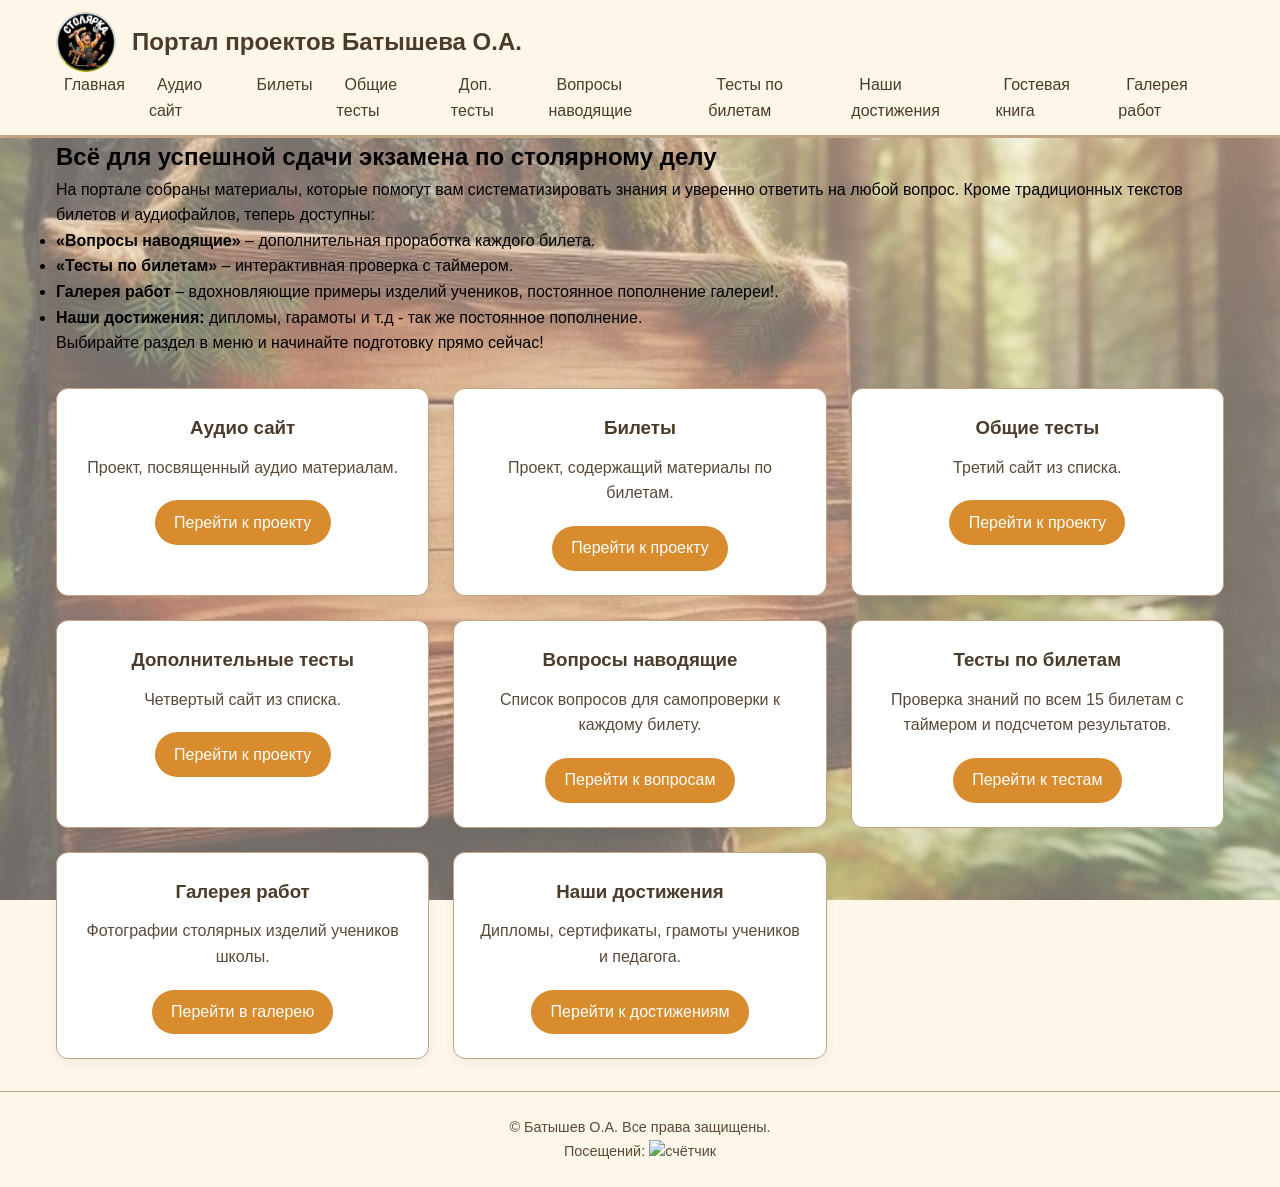
==== index.html @ a6e45ec6 "Update index.html" ====
<!DOCTYPE html>
<html lang="ru">
<head>
    <meta charset="UTF-8">
    <meta name="viewport" content="width=device-width, initial-scale=1.0">
    <title>Портал проектов Батышева О.А.</title>
    <link rel="stylesheet" href="style.css">
    <link rel="icon" href="favicon.ico" type="image/x-icon">
</head>
<body class="home-page">
    <header>
        <div class="container">
            <div class="header-brand">
                <img src="assets/logo.png" alt="Логотип проекта" class="logo">
                <h1>Портал проектов Батышева О.А.</h1>
            </div>
            <nav>
                <ul class="main-menu">
                    <li><a href="#home">Главная</a></li>
                    <li><a href="audio_site/index.html">Аудио сайт</a></li>
                    <li><a href="batyshev-portfolio/index.html">Билеты</a></li>
                    <li><a href="generaltest/index.html">Общие тесты</a></li>
                    <li><a href="extest/index.html">Доп. тесты</a></li>
                    <li><a href="extest/voprosy-biletov.html">Вопросы наводящие</a></li>
                    <li><a href="extest/testy-po-biletam.html">Тесты по билетам</a></li>
                    <li><a href="achievements.html">Наши достижения</a></li>             
                    <li><a href="guestbook.html">Гостевая книга</a></li>
                    <li><a href="wood-gallery/">Галерея работ</a></li>
                </ul>
            </nav>
        </div>
    </header>

    <main class="container">
        <section id="home">
            <h2>Всё для успешной сдачи экзамена по столярному делу</h2>
            <p>На портале собраны материалы, которые помогут вам систематизировать знания и уверенно ответить на любой вопрос. Кроме традиционных текстов билетов и аудиофайлов, теперь доступны:</p>
            <ul>
                <li><strong>«Вопросы наводящие»</strong> – дополнительная проработка каждого билета.</li>
                <li><strong>«Тесты по билетам»</strong> – интерактивная проверка с таймером.</li>
                <li><strong>Галерея работ</strong> – вдохновляющие примеры изделий учеников, постоянное пополнение галереи!.</li>
                 <li><strong>Наши достижения:</strong> дипломы, гарамоты и т.д - так же постоянное пополнение.</li>
            </ul>
            <p>Выбирайте раздел в меню и начинайте подготовку прямо сейчас!</p>
        </section>
        <div class="project-grid">
            <div class="project-card">
                <h3>Аудио сайт</h3>
                <p>Проект, посвященный аудио материалам.</p>
                <a href="audio_site/index.html" class="btn">Перейти к проекту</a>
            </div>
            <div class="project-card">
                <h3>Билеты</h3>
                <p>Проект, содержащий материалы по билетам.</p>
                <a href="batyshev-portfolio/index.html" class="btn">Перейти к проекту</a>
            </div>
            <div class="project-card">
                <h3>Общие тесты</h3>
                <p>Третий сайт из списка.</p>
                <a href="generaltest/index.html" class="btn">Перейти к проекту</a>
            </div>
            <div class="project-card">
                <h3>Дополнительные тесты</h3>
                <p>Четвертый сайт из списка.</p>
                <a href="extest/index.html" class="btn">Перейти к проекту</a>
            </div>
            <div class="project-card">
                <h3>Вопросы наводящие</h3>
                <p>Список вопросов для самопроверки к каждому билету.</p>
                <a href="extest/voprosy-biletov.html" class="btn">Перейти к вопросам</a>
            </div>
            <div class="project-card">
                <h3>Тесты по билетам</h3>
                <p>Проверка знаний по всем 15 билетам с таймером и подсчетом результатов.</p>
                <a href="extest/testy-po-biletam.html" class="btn">Перейти к тестам</a>
            </div>
            <div class="project-card">
                <h3>Галерея работ</h3>
                <p>Фотографии столярных изделий учеников школы.</p>
                <a href="wood-gallery/" class="btn">Перейти в галерею</a>
            </div>
            <div class="project-card">
                <h3>Наши достижения</h3>
                <p>Дипломы, сертификаты, грамоты учеников и педагога.</p>
                <a href="achievements.html" class="btn">Перейти к достижениям</a>
            </div>
        </div>
    </main>

    <footer>
        <div class="container">
            <p>&copy; <span id="currentYear"></span> Батышев О.А. Все права защищены.</p>
            <p>Посещений: <img src="https://visitor-badge.laobi.icu/badge?page_id=batyshevoa-portal" alt="счётчик"></p>
        </div>
    </footer>

    <script src="script.js"></script>
</body>
</html>
---- style.css ----
/* ========== ОБЩИЕ СТИЛИ ========== */
* {
    margin: 0;
    padding: 0;
    box-sizing: border-box;
}

body {
    font-family: 'Segoe UI', Tahoma, Geneva, Verdana, sans-serif;
    background-color: #FEF6E9;
    color: #4A3B2A;
    line-height: 1.6;
}

.container {
    max-width: 1200px;
    margin: 0 auto;
    padding: 0 1rem;
}

/* ========== ШАПКА И МЕНЮ ========== */
header {
    background-color: #FEF6E9;
    border-bottom: 3px solid #C1A585;
    padding: 0.75rem 1rem;
    position: sticky;
    top: 0;
    z-index: 100;
}
header .container {
    display: flex;
    align-items: center;
    justify-content: space-between;
    flex-wrap: wrap;
}
.header-brand {
    display: flex;
    align-items: center;
    gap: 1rem;
}
.logo {
    max-width: 60px;
    height: auto;
    border-radius: 50%;
    object-fit: contain;
}
.header-brand h1 {
    font-size: 1.5rem;
    margin: 0;
    white-space: nowrap;
}
.main-menu {
    display: flex;
    list-style: none;
    gap: 1rem;
    margin: 0;
    padding: 0;
}
.main-menu li a {
    text-decoration: none;
    color: #4A3B2A;
    font-weight: 500;
    padding: 0.5rem;
    transition: color 0.2s;
}
.main-menu li a:hover,
.main-menu li a.active {
    color: #D98C2E;
}

/* ========== КАРТОЧКИ ПРОЕКТОВ ========== */
.project-grid {
    display: grid;
    grid-template-columns: repeat(auto-fill, minmax(280px, 1fr));
    gap: 1.5rem;
    margin: 2rem 0;
}
.project-card {
    background: #fff;
    border-radius: 12px;
    padding: 1.5rem;
    box-shadow: 0 4px 12px rgba(0,0,0,0.05);
    border: 1px solid #C1A585;
    text-align: center;
}
.project-card h3 {
    margin-bottom: 0.75rem;
    color: #4A3B2A;
}
.project-card p {
    margin-bottom: 1.25rem;
    color: #5a4a3a;
}
.btn {
    display: inline-block;
    background-color: #D98C2E;
    color: #fff;
    text-decoration: none;
    padding: 0.6rem 1.2rem;
    border-radius: 30px;
    transition: background-color 0.2s;
}
.btn:hover {
    background-color: #b8731e;
}

/* ========== ПОДВАЛ ========== */
footer {
    background-color: #FEF6E9;
    border-top: 1px solid #C1A585;
    text-align: center;
    padding: 1.5rem;
    margin-top: 2rem;
    color: #5a4a3a;
    font-size: 0.9rem;
}

/* ========== АДАПТИВНОСТЬ ========== */
@media (max-width: 768px) {
    header .container {
        flex-direction: column;
        text-align: center;
    }
    .header-brand h1 {
        white-space: normal;
        font-size: 1.2rem;
    }
    .main-menu {
        justify-content: center;
        flex-wrap: wrap;
    }
    .project-grid {
        grid-template-columns: 1fr;
    }
}
/* Скрыть главное меню на странице достижений */
body.hide-main-menu nav {
    display: none;
}
/* Плавающая кнопка "На главную" в левом верхнем углу */
.floating-home-btn {
    position: fixed;
    top: 20px;
    left: 20px;
    background-color: #D98C2E;
    color: #FEF6E9;
    padding: 8px 16px;
    border-radius: 40px;
    text-decoration: none;
    font-weight: 600;
    font-size: 1rem;
    display: flex;
    align-items: center;
    gap: 6px;
    box-shadow: 0 4px 10px rgba(0, 0, 0, 0.2);
    transition: background-color 0.2s, transform 0.2s;
    z-index: 1000;
}
.floating-home-btn:hover {
    background-color: #C1A585;
    transform: scale(1.02);
}
/* Адаптация для мобильных устройств */
@media (max-width: 768px) {
    .floating-home-btn {
        top: 10px;
        left: 10px;
        padding: 6px 12px;
        font-size: 0.9rem;
    }
}
body.home-page::before {
    background-image: url('assets/backgrounds/main-bg.jpg');
}
@media (max-width: 768px) {
    body.home-page::before {
        background-image: url('assets/backgrounds/main-bg-mobile.jpg');
    }
}
/* ========== ФОНОВЫЕ ИЗОБРАЖЕНИЯ ========== */
body {
    position: relative;
}
body::before {
    content: '';
    position: fixed;
    top: 0;
    left: 0;
    width: 100%;
    height: 100%;
    background-size: cover;
    background-position: center;
    background-attachment: fixed;
    opacity: 0.6;               /* прозрачность, чтобы текст был читаем */
    z-index: -1;
    pointer-events: none;
}

/* Главная страница */
body.home-page::before {
    background-image: url('assets/backgrounds/main-bg.jpg');
}

/* Мобильная версия */
@media (max-width: 768px) {
    body.home-page::before {
        background-image: url('assets/backgrounds/main-bg-mobile.jpg');
    }
}
/* Цвета текста на главной странице */
#home h2 {
    color: #000000; /* янтарный для заголовка */
}
#home p, #home li {
    color: #000000; /* горький шоколад для основного текста */
}
/* ========== ФОН ДЛЯ СТРАНИЦЫ ДОСТИЖЕНИЙ ========== */
body.achievements-page::before {
    background-image: url('assets/backgrounds/achievements-bg.jpg');
}

@media (max-width: 768px) {
    body.achievements-page::before {
        background-image: url('assets/backgrounds/achievements-bg-mobile.jpg');
    }
}

/* ========== СКРЫТИЕ МЕНЮ НА НЕКОТОРЫХ СТРАНИЦАХ ========== */
.hide-main-menu nav {
    display: none;
}
#home h2 {
    color: #000000; /* или любой другой цвет */
}
#home p, #home ul {
    color: #000000;
}
body.gallery-page::before {
    background-image: url('assets/backgrounds/gallery-bg.jpg');
}

@media (max-width: 768px) {
    body.gallery-page::before {
        background-image: url('assets/backgrounds/gallery-bg-mobile.jpg');
    }
}
body.gallery-page::before {
    background-image: url('assets/backgrounds/gallery-bg.jpg');
}

@media (max-width: 768px) {
    body.gallery-page::before {
        background-image: url('assets/backgrounds/gallery-bg-mobile.jpg');
    }
}
body.bilety-page::before {
    background-image: url('assets/backgrounds/Bilety-bg.jpg');
}
@media (max-width: 768px) {
    body.bilety-page::before {
        background-image: url('assets/backgrounds/Bilety-bg-mobile.jpg');
    }
}
body.bilety-page::before {
    background-image: url('assets/backgrounds/Bilety-bg.jpg');
}
@media (max-width: 768px) {
    body.bilety-page::before {
        background-image: url('assets/backgrounds/Bilety-bg-mobile.jpg');
    }
}
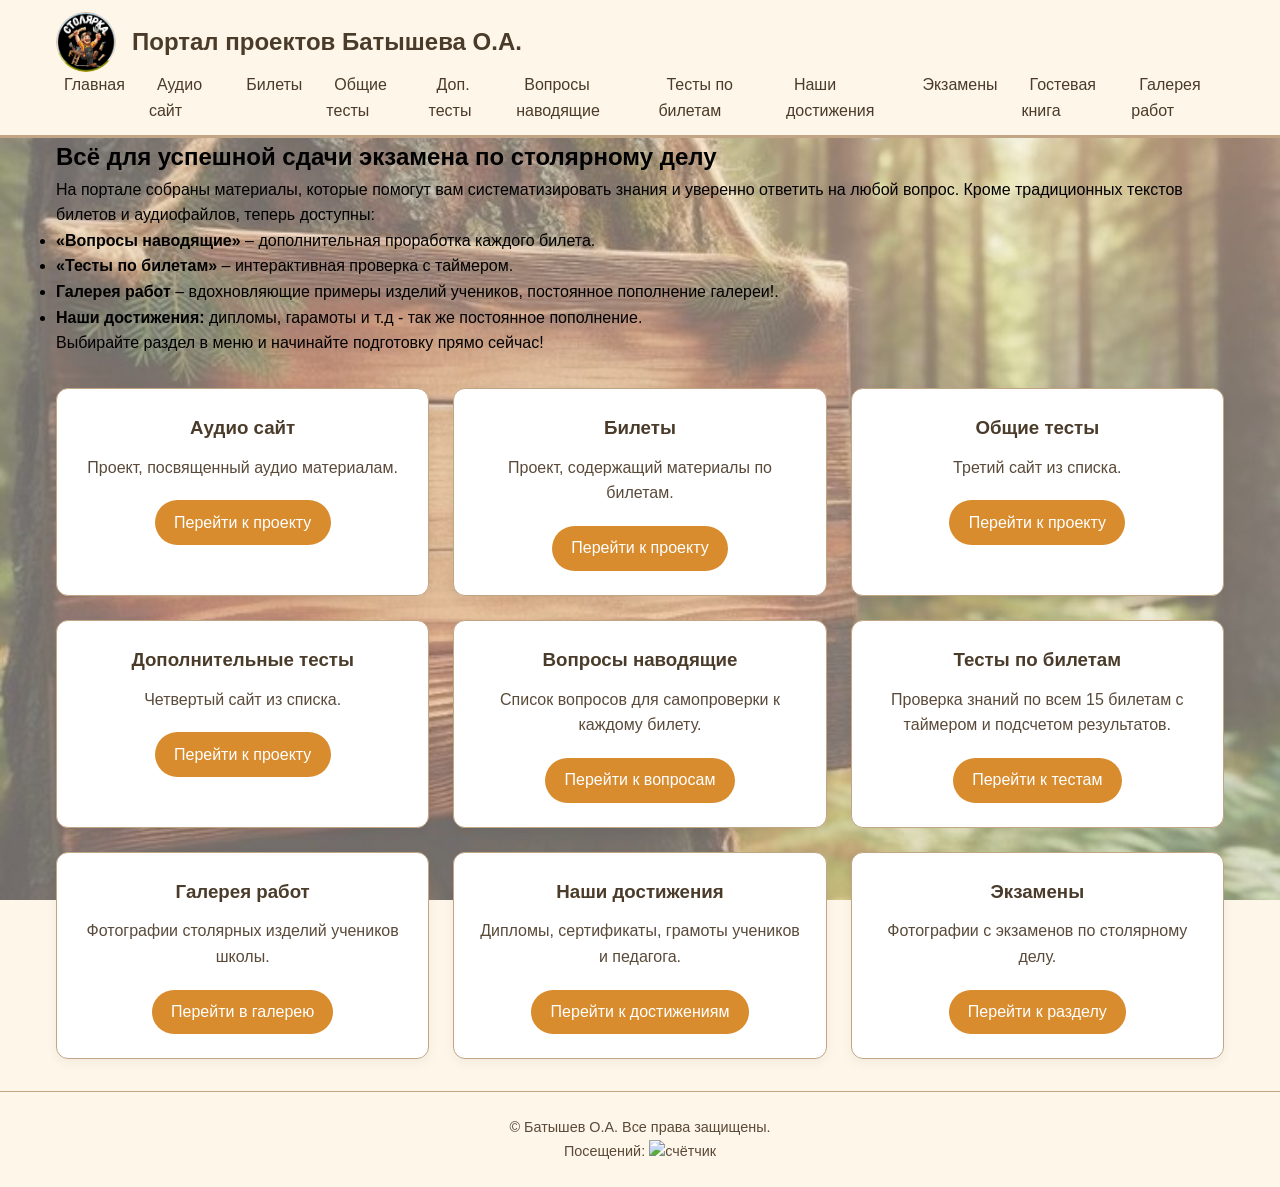
==== commit c2a55953: "Update index.html" ====
--- a/index.html
+++ b/index.html
@@ -23,7 +23,8 @@
                     <li><a href="extest/index.html">Доп. тесты</a></li>
                     <li><a href="extest/voprosy-biletov.html">Вопросы наводящие</a></li>
                     <li><a href="extest/testy-po-biletam.html">Тесты по билетам</a></li>
-                    <li><a href="achievements.html">Наши достижения</a></li>             
+                    <li><a href="achievements.html">Наши достижения</a></li>
+                    <li><a href="exams.html">Экзамены</a></li>               <!-- НОВЫЙ ПУНКТ -->
                     <li><a href="guestbook.html">Гостевая книга</a></li>
                     <li><a href="wood-gallery/">Галерея работ</a></li>
                 </ul>
@@ -84,6 +85,12 @@
                 <p>Дипломы, сертификаты, грамоты учеников и педагога.</p>
                 <a href="achievements.html" class="btn">Перейти к достижениям</a>
             </div>
+            <!-- НОВАЯ КАРТОЧКА ПРОЕКТА "ЭКЗАМЕНЫ" -->
+            <div class="project-card">
+                <h3>Экзамены</h3>
+                <p>Фотографии с экзаменов по столярному делу.</p>
+                <a href="exams.html" class="btn">Перейти к разделу</a>
+            </div>
         </div>
     </main>
 
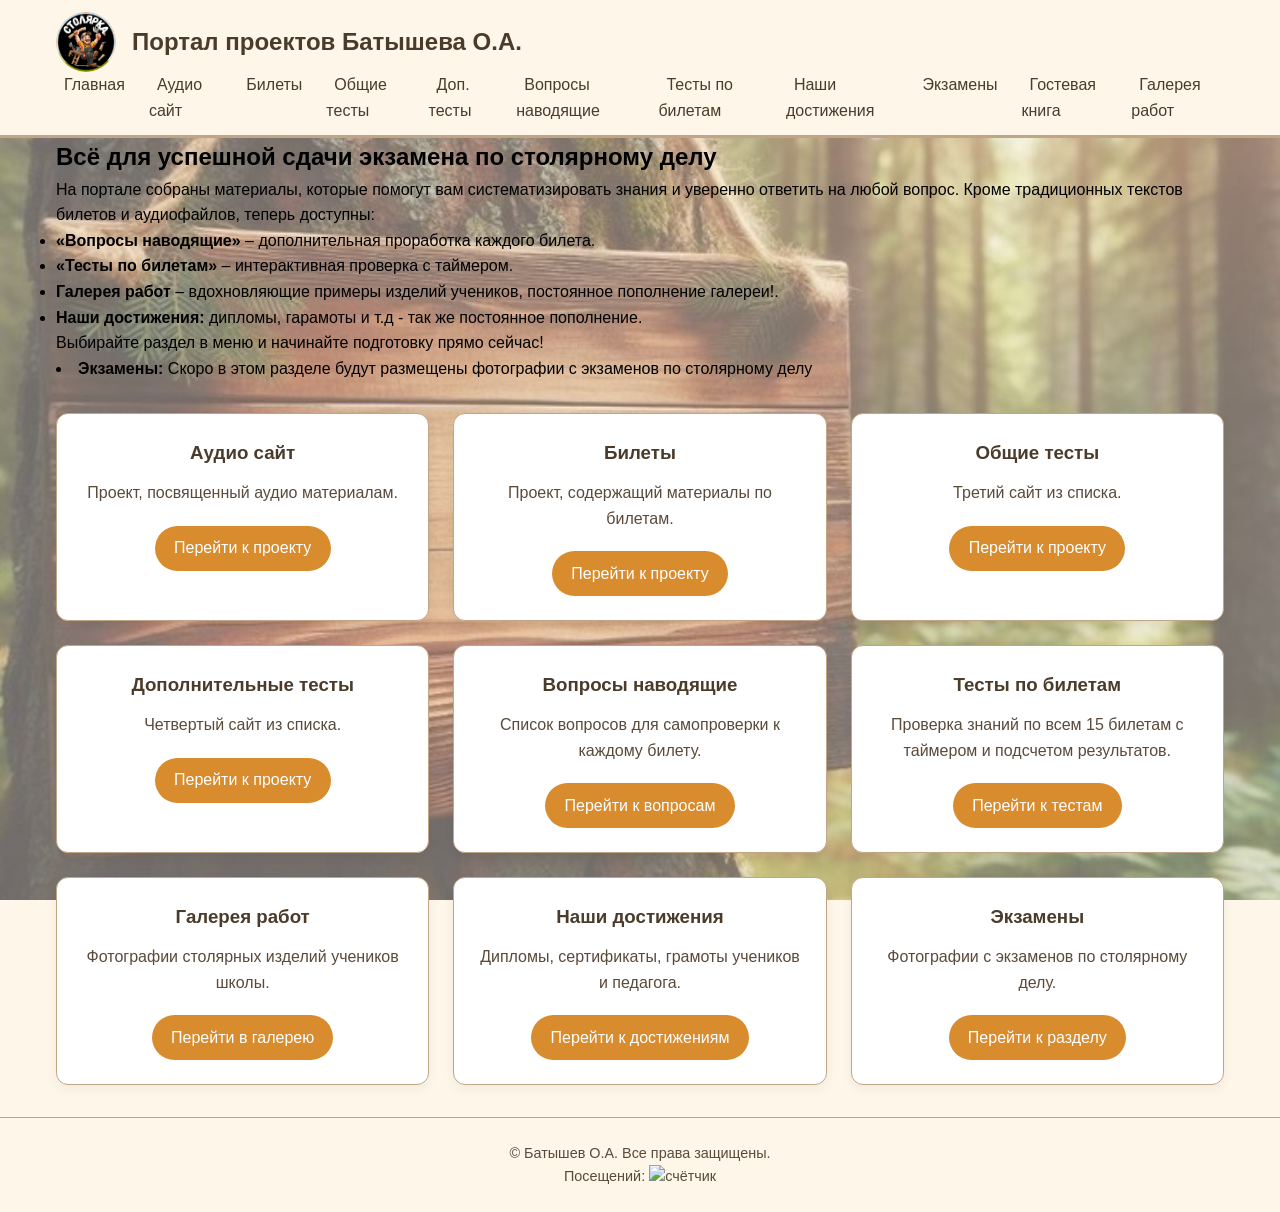
==== commit 0c70d41f: "Update index.html" ====
--- a/index.html
+++ b/index.html
@@ -43,6 +43,7 @@
                  <li><strong>Наши достижения:</strong> дипломы, гарамоты и т.д - так же постоянное пополнение.</li>
             </ul>
             <p>Выбирайте раздел в меню и начинайте подготовку прямо сейчас!</p>
+            <li><strong>Экзамены:</strong> Скоро в этом разделе будут размещены фотографии с экзаменов по столярному делу</li>
         </section>
         <div class="project-grid">
             <div class="project-card">
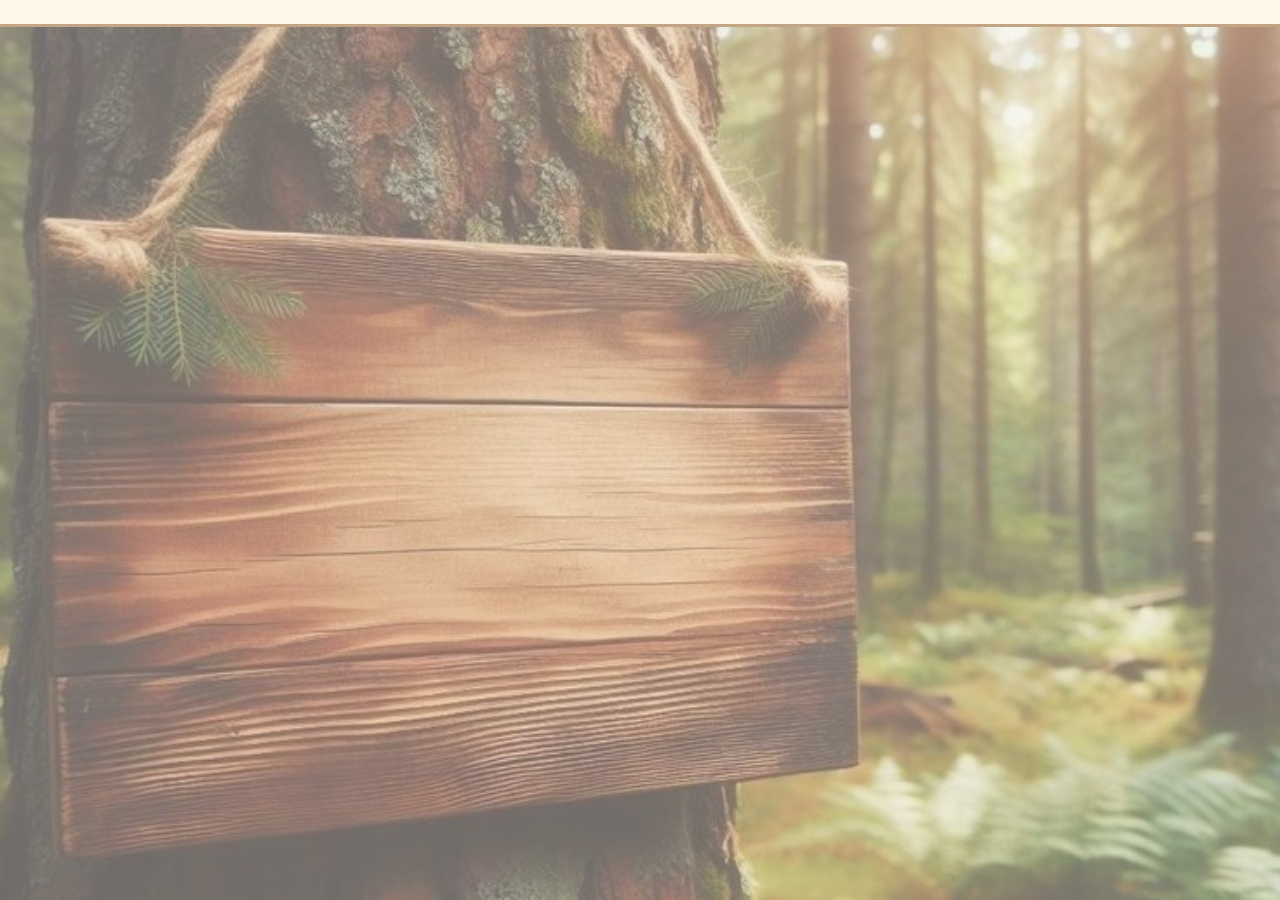
==== commit 0e09dbe9: "Update index.html" ====
--- a/index.html
+++ b/index.html
@@ -4,104 +4,19 @@
     <meta charset="UTF-8">
     <meta name="viewport" content="width=device-width, initial-scale=1.0">
     <title>Портал проектов Батышева О.А.</title>
+    
+    <!-- NEW: Мета-теги для красивого отображения ссылки в мессенджерах и поиске -->
+    <meta name="description" content="Портал для подготовки к экзаменам по столярному делу: билеты, тесты с таймером, аудио и галерея работ учеников О.А. Батышева.">
+    <meta property="og:title" content="Портал проектов Батышева О.А.">
+    <meta property="og:description" content="Всё для успешной сдачи экзамена по столярному делу. Материалы, тесты и галерея работ.">
+    <meta property="og:image" content="https://batyshevoa.github.io/main-portal/assets/logo.png">
+    <meta property="og:type" content="website">
+
     <link rel="stylesheet" href="style.css">
     <link rel="icon" href="favicon.ico" type="image/x-icon">
 </head>
 <body class="home-page">
     <header>
-        <div class="container">
-            <div class="header-brand">
-                <img src="assets/logo.png" alt="Логотип проекта" class="logo">
-                <h1>Портал проектов Батышева О.А.</h1>
-            </div>
-            <nav>
-                <ul class="main-menu">
-                    <li><a href="#home">Главная</a></li>
-                    <li><a href="audio_site/index.html">Аудио сайт</a></li>
-                    <li><a href="batyshev-portfolio/index.html">Билеты</a></li>
-                    <li><a href="generaltest/index.html">Общие тесты</a></li>
-                    <li><a href="extest/index.html">Доп. тесты</a></li>
-                    <li><a href="extest/voprosy-biletov.html">Вопросы наводящие</a></li>
-                    <li><a href="extest/testy-po-biletam.html">Тесты по билетам</a></li>
-                    <li><a href="achievements.html">Наши достижения</a></li>
-                    <li><a href="exams.html">Экзамены</a></li>               <!-- НОВЫЙ ПУНКТ -->
-                    <li><a href="guestbook.html">Гостевая книга</a></li>
-                    <li><a href="wood-gallery/">Галерея работ</a></li>
-                </ul>
-            </nav>
-        </div>
-    </header>
-
-    <main class="container">
-        <section id="home">
-            <h2>Всё для успешной сдачи экзамена по столярному делу</h2>
-            <p>На портале собраны материалы, которые помогут вам систематизировать знания и уверенно ответить на любой вопрос. Кроме традиционных текстов билетов и аудиофайлов, теперь доступны:</p>
-            <ul>
-                <li><strong>«Вопросы наводящие»</strong> – дополнительная проработка каждого билета.</li>
-                <li><strong>«Тесты по билетам»</strong> – интерактивная проверка с таймером.</li>
-                <li><strong>Галерея работ</strong> – вдохновляющие примеры изделий учеников, постоянное пополнение галереи!.</li>
-                 <li><strong>Наши достижения:</strong> дипломы, гарамоты и т.д - так же постоянное пополнение.</li>
-            </ul>
-            <p>Выбирайте раздел в меню и начинайте подготовку прямо сейчас!</p>
-            <li><strong>Экзамены:</strong> Скоро в этом разделе будут размещены фотографии с экзаменов по столярному делу</li>
-        </section>
-        <div class="project-grid">
-            <div class="project-card">
-                <h3>Аудио сайт</h3>
-                <p>Проект, посвященный аудио материалам.</p>
-                <a href="audio_site/index.html" class="btn">Перейти к проекту</a>
-            </div>
-            <div class="project-card">
-                <h3>Билеты</h3>
-                <p>Проект, содержащий материалы по билетам.</p>
-                <a href="batyshev-portfolio/index.html" class="btn">Перейти к проекту</a>
-            </div>
-            <div class="project-card">
-                <h3>Общие тесты</h3>
-                <p>Третий сайт из списка.</p>
-                <a href="generaltest/index.html" class="btn">Перейти к проекту</a>
-            </div>
-            <div class="project-card">
-                <h3>Дополнительные тесты</h3>
-                <p>Четвертый сайт из списка.</p>
-                <a href="extest/index.html" class="btn">Перейти к проекту</a>
-            </div>
-            <div class="project-card">
-                <h3>Вопросы наводящие</h3>
-                <p>Список вопросов для самопроверки к каждому билету.</p>
-                <a href="extest/voprosy-biletov.html" class="btn">Перейти к вопросам</a>
-            </div>
-            <div class="project-card">
-                <h3>Тесты по билетам</h3>
-                <p>Проверка знаний по всем 15 билетам с таймером и подсчетом результатов.</p>
-                <a href="extest/testy-po-biletam.html" class="btn">Перейти к тестам</a>
-            </div>
-            <div class="project-card">
-                <h3>Галерея работ</h3>
-                <p>Фотографии столярных изделий учеников школы.</p>
-                <a href="wood-gallery/" class="btn">Перейти в галерею</a>
-            </div>
-            <div class="project-card">
-                <h3>Наши достижения</h3>
-                <p>Дипломы, сертификаты, грамоты учеников и педагога.</p>
-                <a href="achievements.html" class="btn">Перейти к достижениям</a>
-            </div>
-            <!-- НОВАЯ КАРТОЧКА ПРОЕКТА "ЭКЗАМЕНЫ" -->
-            <div class="project-card">
-                <h3>Экзамены</h3>
-                <p>Фотографии с экзаменов по столярному делу.</p>
-                <a href="exams.html" class="btn">Перейти к разделу</a>
-            </div>
-        </div>
-    </main>
-
-    <footer>
-        <div class="container">
-            <p>&copy; <span id="currentYear"></span> Батышев О.А. Все права защищены.</p>
-            <p>Посещений: <img src="https://visitor-badge.laobi.icu/badge?page_id=batyshevoa-portal" alt="счётчик"></p>
-        </div>
-    </footer>
-
-    <script src="script.js"></script>
-</body>
-</html>
+        <!-- Добавлен класс header-container для корректной работы Flexbox в новом CSS -->
+        <div class="container header-container">
+            <div
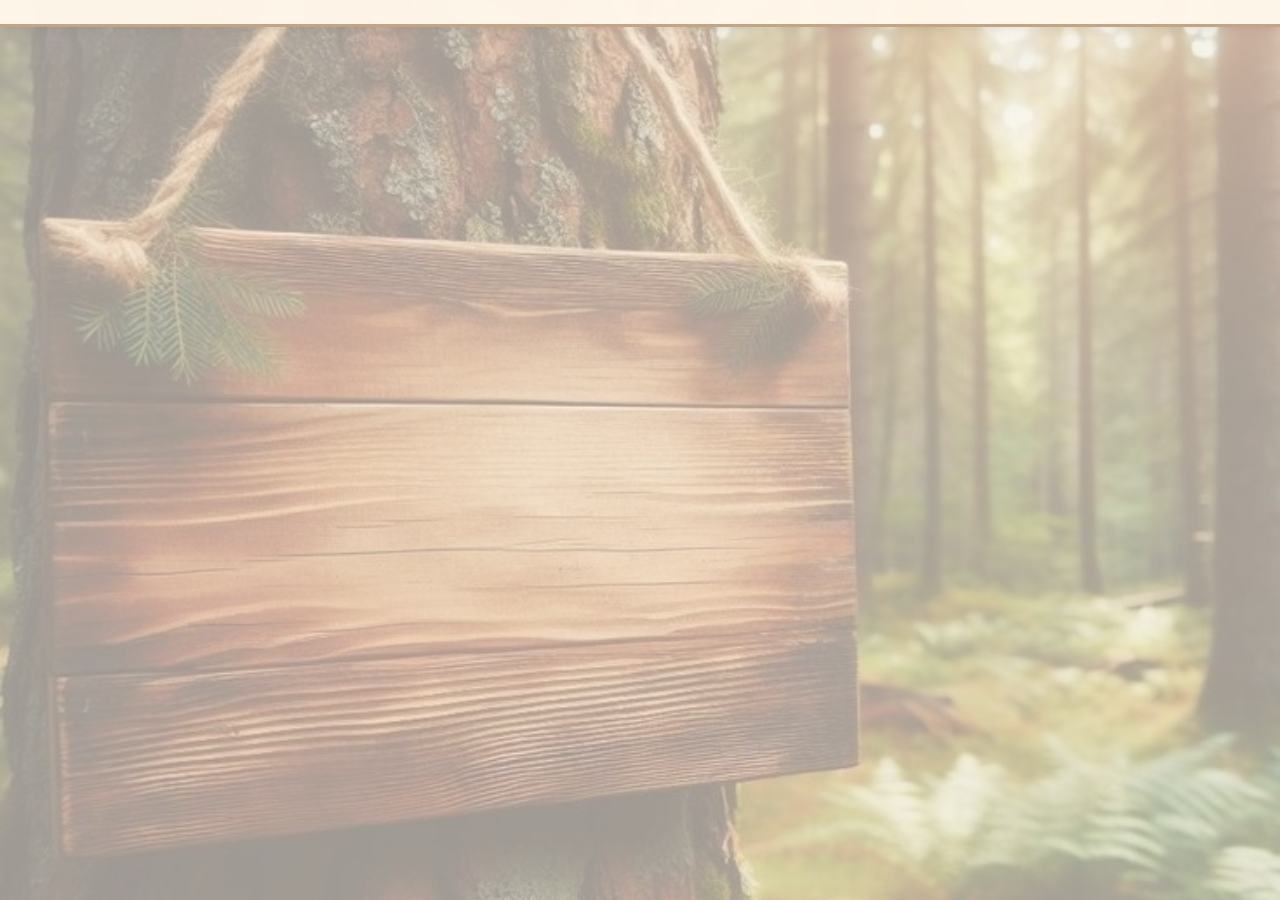
==== commit 92ce23a1: "Update index.html" ====
--- a/index.html
+++ b/index.html
@@ -12,7 +12,7 @@
     <meta property="og:image" content="https://batyshevoa.github.io/main-portal/assets/logo.png">
     <meta property="og:type" content="website">
 
-    <link rel="stylesheet" href="style.css">
+       <link rel="stylesheet" href="style.css?v=3">
     <link rel="icon" href="favicon.ico" type="image/x-icon">
 </head>
 <body class="home-page">
--- a/style.css
+++ b/style.css
@@ -5,11 +5,16 @@
     box-sizing: border-box;
 }
 
+html {
+    scroll-behavior: smooth;
+}
+
 body {
     font-family: 'Segoe UI', Tahoma, Geneva, Verdana, sans-serif;
-    background-color: #FEF6E9;
+    background-color: #FEF6E9; /* Явный фон для body */
     color: #4A3B2A;
     line-height: 1.6;
+    position: relative;
 }
 
 .container {
@@ -18,54 +23,195 @@
     padding: 0 1rem;
 }
 
+/* ========== ФОНОВЫЕ ИЗОБРАЖЕНИЯ (ИСПРАВЛЕНО) ========== */
+body::before {
+    content: '';
+    position: fixed;
+    top: 0;
+    left: 0;
+    width: 100%;
+    height: 100%;
+    background-size: cover;
+    background-position: center;
+    background-attachment: fixed;
+    opacity: 0.4; /* Уменьшил прозрачность */
+    z-index: -1; /* Фон позади всего контента */
+    pointer-events: none;
+}
+
+body.home-page::before { background-image: url('assets/backgrounds/main-bg.jpg'); }
+body.achievements-page::before { background-image: url('assets/backgrounds/achievements-bg.jpg'); }
+body.gallery-page::before { background-image: url('assets/backgrounds/gallery-bg.jpg'); }
+body.bilety-page::before { background-image: url('assets/backgrounds/Bilety-bg.jpg'); }
+
+@media (max-width: 768px) {
+    body.home-page::before { background-image: url('assets/backgrounds/main-bg-mobile.jpg'); }
+    body.achievements-page::before { background-image: url('assets/backgrounds/achievements-bg-mobile.jpg'); }
+    body.gallery-page::before { background-image: url('assets/backgrounds/gallery-bg-mobile.jpg'); }
+    body.bilety-page::before { background-image: url('assets/backgrounds/Bilety-bg-mobile.jpg'); }
+}
+
 /* ========== ШАПКА И МЕНЮ ========== */
 header {
-    background-color: #FEF6E9;
+    background-color: rgba(254, 246, 233, 0.98); /* Почти непрозрачный фон */
     border-bottom: 3px solid #C1A585;
     padding: 0.75rem 1rem;
     position: sticky;
     top: 0;
-    z-index: 100;
-}
-header .container {
+    z-index: 1000;
+    box-shadow: 0 2px 10px rgba(74, 59, 42, 0.1);
+}
+
+.header-container {
     display: flex;
     align-items: center;
     justify-content: space-between;
-    flex-wrap: wrap;
-}
+}
+
 .header-brand {
     display: flex;
     align-items: center;
     gap: 1rem;
 }
+
 .logo {
-    max-width: 60px;
+    max-width: 50px;
     height: auto;
     border-radius: 50%;
     object-fit: contain;
 }
+
 .header-brand h1 {
-    font-size: 1.5rem;
+    font-size: 1.25rem;
     margin: 0;
     white-space: nowrap;
-}
+    color: #4A3B2A;
+}
+
+/* Кнопка гамбургер */
+.menu-toggle {
+    display: none;
+    flex-direction: column;
+    justify-content: space-between;
+    width: 30px;
+    height: 21px;
+    background: transparent;
+    border: none;
+    cursor: pointer;
+    padding: 0;
+    z-index: 1001;
+}
+
+.menu-toggle span {
+    display: block;
+    width: 100%;
+    height: 3px;
+    background-color: #4A3B2A;
+    border-radius: 2px;
+    transition: all 0.3s ease;
+}
+
+/* Основное меню */
 .main-menu {
     display: flex;
     list-style: none;
-    gap: 1rem;
+    gap: 1.5rem;
     margin: 0;
     padding: 0;
-}
-.main-menu li a {
+    align-items: center;
+}
+
+.main-menu > li > a, 
+.group-title {
     text-decoration: none;
     color: #4A3B2A;
-    font-weight: 500;
+    font-weight: 600;
     padding: 0.5rem;
-    transition: color 0.2s;
-}
-.main-menu li a:hover,
-.main-menu li a.active {
+    transition: color 0.2s, background-color 0.2s;
+    border-radius: 4px;
+    cursor: pointer;
+}
+
+.main-menu > li > a:hover, 
+.main-menu > li > a.active, 
+.group-title:hover {
     color: #D98C2E;
+    background-color: rgba(217, 140, 46, 0.1);
+}
+
+/* Выпадающие списки */
+.menu-group {
+    position: relative;
+}
+
+.group-title {
+    display: flex;
+    align-items: center;
+    gap: 0.3rem;
+}
+
+.group-title::after {
+    content: '▼';
+    font-size: 0.6em;
+    transition: transform 0.2s;
+}
+
+.menu-group:hover .group-title::after {
+    transform: rotate(180deg);
+}
+
+.sub-menu {
+    position: absolute;
+    top: 100%;
+    left: 0;
+    background-color: rgba(254, 246, 233, 0.98);
+    border: 1px solid #C1A585;
+    border-radius: 6px;
+    box-shadow: 0 4px 12px rgba(74, 59, 42, 0.15);
+    list-style: none;
+    padding: 0.5rem 0;
+    min-width: 220px;
+    opacity: 0;
+    visibility: hidden;
+    transform: translateY(10px);
+    transition: all 0.2s ease;
+    z-index: 1000;
+}
+
+.menu-group:hover .sub-menu {
+    opacity: 1;
+    visibility: visible;
+    transform: translateY(0);
+}
+
+.sub-menu li a {
+    display: block;
+    padding: 0.6rem 1rem;
+    font-weight: 400;
+    font-size: 0.95rem;
+    color: #4A3B2A;
+    text-decoration: none;
+}
+
+.sub-menu li a:hover {
+    background-color: #F0E6D2;
+    color: #D98C2E;
+}
+
+/* ========== ОСНОВНОЙ КОНТЕНТ (ИСПРАВЛЕНО - добавлены явные фоны) ========== */
+main {
+    background-color: rgba(254, 246, 233, 0.95); /* Полупрозрачный фон для main */
+    padding: 2rem 1rem;
+    margin: 2rem auto;
+    border-radius: 12px;
+    box-shadow: 0 4px 20px rgba(74, 59, 42, 0.1);
+}
+
+section {
+    background-color: rgba(255, 255, 255, 0.9); /* Белый фон для секций */
+    padding: 2rem;
+    border-radius: 12px;
+    margin-bottom: 2rem;
 }
 
 /* ========== КАРТОЧКИ ПРОЕКТОВ ========== */
@@ -75,22 +221,32 @@
     gap: 1.5rem;
     margin: 2rem 0;
 }
+
 .project-card {
-    background: #fff;
+    background: #fff; /* Явный белый фон */
     border-radius: 12px;
     padding: 1.5rem;
     box-shadow: 0 4px 12px rgba(0,0,0,0.05);
     border: 1px solid #C1A585;
     text-align: center;
-}
+    transition: transform 0.2s ease, box-shadow 0.2s ease;
+}
+
+.project-card:hover {
+    transform: translateY(-4px);
+    box-shadow: 0 8px 20px rgba(0,0,0,0.1);
+}
+
 .project-card h3 {
     margin-bottom: 0.75rem;
     color: #4A3B2A;
 }
+
 .project-card p {
     margin-bottom: 1.25rem;
     color: #5a4a3a;
 }
+
 .btn {
     display: inline-block;
     background-color: #D98C2E;
@@ -98,15 +254,36 @@
     text-decoration: none;
     padding: 0.6rem 1.2rem;
     border-radius: 30px;
-    transition: background-color 0.2s;
-}
+    transition: background-color 0.2s, transform 0.1s;
+}
+
 .btn:hover {
     background-color: #b8731e;
+    transform: scale(1.03);
+}
+
+/* ========== ТЕКСТ НА ГЛАВНОЙ СТРАНИЦЕ ========== */
+#home h2 {
+    color: #000000;
+    margin-bottom: 1rem;
+}
+
+#home p, #home li, #home .announcement {
+    color: #000000;
+    margin-bottom: 0.5rem;
+}
+
+#home .announcement {
+    margin-top: 1.5rem;
+    padding: 1rem;
+    background-color: rgba(217, 140, 46, 0.1);
+    border-left: 4px solid #D98C2E;
+    border-radius: 4px;
 }
 
 /* ========== ПОДВАЛ ========== */
 footer {
-    background-color: #FEF6E9;
+    background-color: rgba(254, 246, 233, 0.98);
     border-top: 1px solid #C1A585;
     text-align: center;
     padding: 1.5rem;
@@ -115,29 +292,12 @@
     font-size: 0.9rem;
 }
 
-/* ========== АДАПТИВНОСТЬ ========== */
-@media (max-width: 768px) {
-    header .container {
-        flex-direction: column;
-        text-align: center;
-    }
-    .header-brand h1 {
-        white-space: normal;
-        font-size: 1.2rem;
-    }
-    .main-menu {
-        justify-content: center;
-        flex-wrap: wrap;
-    }
-    .project-grid {
-        grid-template-columns: 1fr;
-    }
-}
-/* Скрыть главное меню на странице достижений */
-body.hide-main-menu nav {
+/* ========== УТИЛИТЫ ========== */
+body.hide-main-menu nav,
+.hide-main-menu nav {
     display: none;
 }
-/* Плавающая кнопка "На главную" в левом верхнем углу */
+
 .floating-home-btn {
     position: fixed;
     top: 20px;
@@ -156,116 +316,110 @@
     transition: background-color 0.2s, transform 0.2s;
     z-index: 1000;
 }
+
 .floating-home-btn:hover {
     background-color: #C1A585;
-    transform: scale(1.02);
-}
-/* Адаптация для мобильных устройств */
-@media (max-width: 768px) {
+    transform: scale(1.05);
+}
+
+/* ========== МОБИЛЬНАЯ АДАПТАЦИЯ ========== */
+@media (max-width: 900px) {
+    .menu-toggle {
+        display: flex;
+    }
+
+    .main-menu {
+        position: fixed;
+        top: 0;
+        right: -100%;
+        width: 85%;
+        max-width: 320px;
+        height: 100vh;
+        background-color: #FEF6E9;
+        flex-direction: column;
+        align-items: flex-start;
+        padding: 5rem 1.5rem 2rem;
+        gap: 0;
+        transition: right 0.3s ease;
+        box-shadow: -4px 0 15px rgba(0,0,0,0.1);
+        overflow-y: auto;
+        z-index: 999;
+    }
+
+    .main-menu.active {
+        right: 0;
+    }
+
+    .main-menu > li {
+        width: 100%;
+        border-bottom: 1px solid #E8DCC8;
+    }
+
+    .main-menu > li > a, 
+    .group-title {
+        display: block;
+        padding: 1rem 0;
+        font-size: 1.1rem;
+    }
+
+    .group-title::after {
+        margin-left: auto;
+    }
+
+    .sub-menu {
+        position: static;
+        opacity: 1;
+        visibility: visible;
+        transform: none;
+        box-shadow: none;
+        border: none;
+        background-color: #F5EDDF;
+        border-radius: 0;
+        padding-left: 1rem;
+        display: none;
+    }
+
+    .menu-group.open .sub-menu {
+        display: block;
+    }
+
+    .sub-menu li a {
+        padding: 0.8rem 0;
+        font-size: 1rem;
+    }
+
+    .menu-toggle.active span:nth-child(1) {
+        transform: rotate(45deg) translate(5px, 6px);
+    }
+    .menu-toggle.active span:nth-child(2) {
+        opacity: 0;
+    }
+    .menu-toggle.active span:nth-child(3) {
+        transform: rotate(-45deg) translate(5px, -6px);
+    }
+
+    .project-grid {
+        grid-template-columns: 1fr;
+    }
+    
     .floating-home-btn {
         top: 10px;
         left: 10px;
         padding: 6px 12px;
         font-size: 0.9rem;
     }
-}
-body.home-page::before {
-    background-image: url('assets/backgrounds/main-bg.jpg');
-}
-@media (max-width: 768px) {
-    body.home-page::before {
-        background-image: url('assets/backgrounds/main-bg-mobile.jpg');
-    }
-}
-/* ========== ФОНОВЫЕ ИЗОБРАЖЕНИЯ ========== */
-body {
-    position: relative;
-}
-body::before {
-    content: '';
-    position: fixed;
-    top: 0;
-    left: 0;
-    width: 100%;
-    height: 100%;
-    background-size: cover;
-    background-position: center;
-    background-attachment: fixed;
-    opacity: 0.6;               /* прозрачность, чтобы текст был читаем */
-    z-index: -1;
-    pointer-events: none;
-}
-
-/* Главная страница */
-body.home-page::before {
-    background-image: url('assets/backgrounds/main-bg.jpg');
-}
-
-/* Мобильная версия */
-@media (max-width: 768px) {
-    body.home-page::before {
-        background-image: url('assets/backgrounds/main-bg-mobile.jpg');
-    }
-}
-/* Цвета текста на главной странице */
-#home h2 {
-    color: #000000; /* янтарный для заголовка */
-}
-#home p, #home li {
-    color: #000000; /* горький шоколад для основного текста */
-}
-/* ========== ФОН ДЛЯ СТРАНИЦЫ ДОСТИЖЕНИЙ ========== */
-body.achievements-page::before {
-    background-image: url('assets/backgrounds/achievements-bg.jpg');
-}
-
-@media (max-width: 768px) {
-    body.achievements-page::before {
-        background-image: url('assets/backgrounds/achievements-bg-mobile.jpg');
-    }
-}
-
-/* ========== СКРЫТИЕ МЕНЮ НА НЕКОТОРЫХ СТРАНИЦАХ ========== */
-.hide-main-menu nav {
-    display: none;
-}
-#home h2 {
-    color: #000000; /* или любой другой цвет */
-}
-#home p, #home ul {
-    color: #000000;
-}
-body.gallery-page::before {
-    background-image: url('assets/backgrounds/gallery-bg.jpg');
-}
-
-@media (max-width: 768px) {
-    body.gallery-page::before {
-        background-image: url('assets/backgrounds/gallery-bg-mobile.jpg');
-    }
-}
-body.gallery-page::before {
-    background-image: url('assets/backgrounds/gallery-bg.jpg');
-}
-
-@media (max-width: 768px) {
-    body.gallery-page::before {
-        background-image: url('assets/backgrounds/gallery-bg-mobile.jpg');
-    }
-}
-body.bilety-page::before {
-    background-image: url('assets/backgrounds/Bilety-bg.jpg');
-}
-@media (max-width: 768px) {
-    body.bilety-page::before {
-        background-image: url('assets/backgrounds/Bilety-bg-mobile.jpg');
-    }
-}
-body.bilety-page::before {
-    background-image: url('assets/backgrounds/Bilety-bg.jpg');
-}
-@media (max-width: 768px) {
-    body.bilety-page::before {
-        background-image: url('assets/backgrounds/Bilety-bg-mobile.jpg');
-    }
-}
+    
+    .header-brand h1 {
+        white-space: normal;
+        font-size: 1.1rem;
+    }
+    
+    main {
+        padding: 1rem 0.5rem;
+        margin: 1rem 0.5rem;
+    }
+    
+    section {
+        padding: 1.5rem 1rem;
+    }
+}
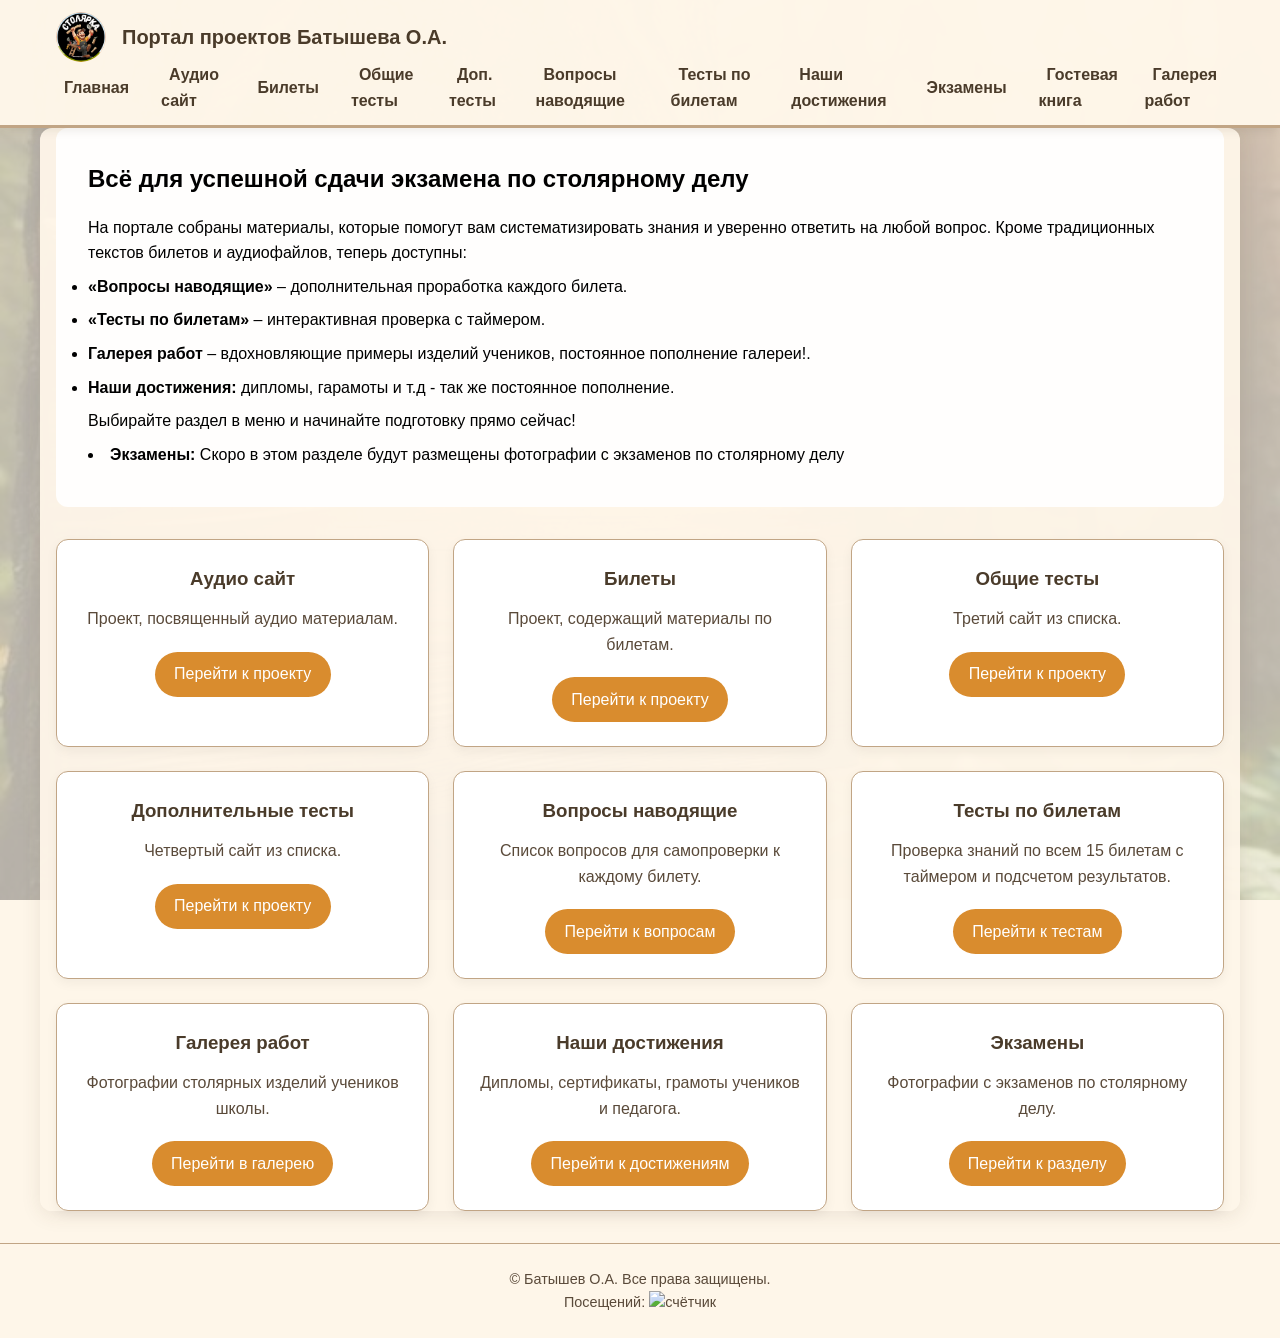
==== commit 05a78c65: "Update index.html" ====
--- a/index.html
+++ b/index.html
@@ -4,19 +4,104 @@
     <meta charset="UTF-8">
     <meta name="viewport" content="width=device-width, initial-scale=1.0">
     <title>Портал проектов Батышева О.А.</title>
-    
-    <!-- NEW: Мета-теги для красивого отображения ссылки в мессенджерах и поиске -->
-    <meta name="description" content="Портал для подготовки к экзаменам по столярному делу: билеты, тесты с таймером, аудио и галерея работ учеников О.А. Батышева.">
-    <meta property="og:title" content="Портал проектов Батышева О.А.">
-    <meta property="og:description" content="Всё для успешной сдачи экзамена по столярному делу. Материалы, тесты и галерея работ.">
-    <meta property="og:image" content="https://batyshevoa.github.io/main-portal/assets/logo.png">
-    <meta property="og:type" content="website">
-
-       <link rel="stylesheet" href="style.css?v=3">
+    <link rel="stylesheet" href="style.css">
     <link rel="icon" href="favicon.ico" type="image/x-icon">
 </head>
 <body class="home-page">
     <header>
-        <!-- Добавлен класс header-container для корректной работы Flexbox в новом CSS -->
-        <div class="container header-container">
-            <div
+        <div class="container">
+            <div class="header-brand">
+                <img src="assets/logo.png" alt="Логотип проекта" class="logo">
+                <h1>Портал проектов Батышева О.А.</h1>
+            </div>
+            <nav>
+                <ul class="main-menu">
+                    <li><a href="#home">Главная</a></li>
+                    <li><a href="audio_site/index.html">Аудио сайт</a></li>
+                    <li><a href="batyshev-portfolio/index.html">Билеты</a></li>
+                    <li><a href="generaltest/index.html">Общие тесты</a></li>
+                    <li><a href="extest/index.html">Доп. тесты</a></li>
+                    <li><a href="extest/voprosy-biletov.html">Вопросы наводящие</a></li>
+                    <li><a href="extest/testy-po-biletam.html">Тесты по билетам</a></li>
+                    <li><a href="achievements.html">Наши достижения</a></li>
+                    <li><a href="exams.html">Экзамены</a></li>               <!-- НОВЫЙ ПУНКТ -->
+                    <li><a href="guestbook.html">Гостевая книга</a></li>
+                    <li><a href="wood-gallery/">Галерея работ</a></li>
+                </ul>
+            </nav>
+        </div>
+    </header>
+
+    <main class="container">
+        <section id="home">
+            <h2>Всё для успешной сдачи экзамена по столярному делу</h2>
+            <p>На портале собраны материалы, которые помогут вам систематизировать знания и уверенно ответить на любой вопрос. Кроме традиционных текстов билетов и аудиофайлов, теперь доступны:</p>
+            <ul>
+                <li><strong>«Вопросы наводящие»</strong> – дополнительная проработка каждого билета.</li>
+                <li><strong>«Тесты по билетам»</strong> – интерактивная проверка с таймером.</li>
+                <li><strong>Галерея работ</strong> – вдохновляющие примеры изделий учеников, постоянное пополнение галереи!.</li>
+                 <li><strong>Наши достижения:</strong> дипломы, гарамоты и т.д - так же постоянное пополнение.</li>
+            </ul>
+            <p>Выбирайте раздел в меню и начинайте подготовку прямо сейчас!</p>
+            <li><strong>Экзамены:</strong> Скоро в этом разделе будут размещены фотографии с экзаменов по столярному делу</li>
+        </section>
+        <div class="project-grid">
+            <div class="project-card">
+                <h3>Аудио сайт</h3>
+                <p>Проект, посвященный аудио материалам.</p>
+                <a href="audio_site/index.html" class="btn">Перейти к проекту</a>
+            </div>
+            <div class="project-card">
+                <h3>Билеты</h3>
+                <p>Проект, содержащий материалы по билетам.</p>
+                <a href="batyshev-portfolio/index.html" class="btn">Перейти к проекту</a>
+            </div>
+            <div class="project-card">
+                <h3>Общие тесты</h3>
+                <p>Третий сайт из списка.</p>
+                <a href="generaltest/index.html" class="btn">Перейти к проекту</a>
+            </div>
+            <div class="project-card">
+                <h3>Дополнительные тесты</h3>
+                <p>Четвертый сайт из списка.</p>
+                <a href="extest/index.html" class="btn">Перейти к проекту</a>
+            </div>
+            <div class="project-card">
+                <h3>Вопросы наводящие</h3>
+                <p>Список вопросов для самопроверки к каждому билету.</p>
+                <a href="extest/voprosy-biletov.html" class="btn">Перейти к вопросам</a>
+            </div>
+            <div class="project-card">
+                <h3>Тесты по билетам</h3>
+                <p>Проверка знаний по всем 15 билетам с таймером и подсчетом результатов.</p>
+                <a href="extest/testy-po-biletam.html" class="btn">Перейти к тестам</a>
+            </div>
+            <div class="project-card">
+                <h3>Галерея работ</h3>
+                <p>Фотографии столярных изделий учеников школы.</p>
+                <a href="wood-gallery/" class="btn">Перейти в галерею</a>
+            </div>
+            <div class="project-card">
+                <h3>Наши достижения</h3>
+                <p>Дипломы, сертификаты, грамоты учеников и педагога.</p>
+                <a href="achievements.html" class="btn">Перейти к достижениям</a>
+            </div>
+            <!-- НОВАЯ КАРТОЧКА ПРОЕКТА "ЭКЗАМЕНЫ" -->
+            <div class="project-card">
+                <h3>Экзамены</h3>
+                <p>Фотографии с экзаменов по столярному делу.</p>
+                <a href="exams.html" class="btn">Перейти к разделу</a>
+            </div>
+        </div>
+    </main>
+
+    <footer>
+        <div class="container">
+            <p>&copy; <span id="currentYear"></span> Батышев О.А. Все права защищены.</p>
+            <p>Посещений: <img src="https://visitor-badge.laobi.icu/badge?page_id=batyshevoa-portal" alt="счётчик"></p>
+        </div>
+    </footer>
+
+    <script src="script.js"></script>
+</body>
+</html>
--- a/style.css
+++ b/style.css
@@ -11,19 +11,22 @@
 
 body {
     font-family: 'Segoe UI', Tahoma, Geneva, Verdana, sans-serif;
-    background-color: #FEF6E9; /* Явный фон для body */
+    background-color: #FEF6E9;
     color: #4A3B2A;
     line-height: 1.6;
     position: relative;
+    min-height: 100vh;
 }
 
 .container {
     max-width: 1200px;
     margin: 0 auto;
     padding: 0 1rem;
-}
-
-/* ========== ФОНОВЫЕ ИЗОБРАЖЕНИЯ (ИСПРАВЛЕНО) ========== */
+    position: relative;
+    z-index: 10; /* Контент выше фона */
+}
+
+/* ========== ФОН - ИСПРАВЛЕНО ========== */
 body::before {
     content: '';
     position: fixed;
@@ -33,33 +36,31 @@
     height: 100%;
     background-size: cover;
     background-position: center;
-    background-attachment: fixed;
-    opacity: 0.4; /* Уменьшил прозрачность */
-    z-index: -1; /* Фон позади всего контента */
+    opacity: 0.3; /* Меньше прозрачность */
+    z-index: 1; /* Фон ПОЗАДИ всего */
     pointer-events: none;
 }
 
-body.home-page::before { background-image: url('assets/backgrounds/main-bg.jpg'); }
-body.achievements-page::before { background-image: url('assets/backgrounds/achievements-bg.jpg'); }
-body.gallery-page::before { background-image: url('assets/backgrounds/gallery-bg.jpg'); }
-body.bilety-page::before { background-image: url('assets/backgrounds/Bilety-bg.jpg'); }
+body.home-page::before { 
+    background-image: url('assets/backgrounds/main-bg.jpg'); 
+}
 
 @media (max-width: 768px) {
-    body.home-page::before { background-image: url('assets/backgrounds/main-bg-mobile.jpg'); }
-    body.achievements-page::before { background-image: url('assets/backgrounds/achievements-bg-mobile.jpg'); }
-    body.gallery-page::before { background-image: url('assets/backgrounds/gallery-bg-mobile.jpg'); }
-    body.bilety-page::before { background-image: url('assets/backgrounds/Bilety-bg-mobile.jpg'); }
-}
-
-/* ========== ШАПКА И МЕНЮ ========== */
+    body.home-page::before { 
+        background-image: url('assets/backgrounds/main-bg-mobile.jpg'); 
+    }
+}
+
+/* ========== ШАПКА - ИСПРАВЛЕНО ========== */
 header {
-    background-color: rgba(254, 246, 233, 0.98); /* Почти непрозрачный фон */
+    background-color: rgba(254, 246, 233, 0.98); /* Почти непрозрачный */
     border-bottom: 3px solid #C1A585;
     padding: 0.75rem 1rem;
     position: sticky;
     top: 0;
-    z-index: 1000;
+    z-index: 1000; /* Выше всего */
     box-shadow: 0 2px 10px rgba(74, 59, 42, 0.1);
+    position: relative;
 }
 
 .header-container {
@@ -88,7 +89,7 @@
     color: #4A3B2A;
 }
 
-/* Кнопка гамбургер */
+/* Меню */
 .menu-toggle {
     display: none;
     flex-direction: column;
@@ -111,7 +112,6 @@
     transition: all 0.3s ease;
 }
 
-/* Основное меню */
 .main-menu {
     display: flex;
     list-style: none;
@@ -139,20 +139,15 @@
     background-color: rgba(217, 140, 46, 0.1);
 }
 
-/* Выпадающие списки */
+/* Выпадающее меню */
 .menu-group {
     position: relative;
-}
-
-.group-title {
-    display: flex;
-    align-items: center;
-    gap: 0.3rem;
 }
 
 .group-title::after {
     content: '▼';
     font-size: 0.6em;
+    margin-left: 0.3rem;
     transition: transform 0.2s;
 }
 
@@ -198,23 +193,28 @@
     color: #D98C2E;
 }
 
-/* ========== ОСНОВНОЙ КОНТЕНТ (ИСПРАВЛЕНО - добавлены явные фоны) ========== */
+/* ========== ГЛАВНЫЙ КОНТЕНТ - КРИТИЧЕСКИ ВАЖНО ========== */
 main {
-    background-color: rgba(254, 246, 233, 0.95); /* Полупрозрачный фон для main */
+    background-color: rgba(254, 246, 233, 0.95); /* Явный фон */
     padding: 2rem 1rem;
     margin: 2rem auto;
     border-radius: 12px;
     box-shadow: 0 4px 20px rgba(74, 59, 42, 0.1);
-}
-
-section {
-    background-color: rgba(255, 255, 255, 0.9); /* Белый фон для секций */
+    position: relative;
+    z-index: 10; /* Выше фона */
+    max-width: 1200px;
+}
+
+main section {
+    background-color: rgba(255, 255, 255, 0.9); /* Белый фон секций */
     padding: 2rem;
     border-radius: 12px;
     margin-bottom: 2rem;
-}
-
-/* ========== КАРТОЧКИ ПРОЕКТОВ ========== */
+    position: relative;
+    z-index: 10;
+}
+
+/* Карточки проектов */
 .project-grid {
     display: grid;
     grid-template-columns: repeat(auto-fill, minmax(280px, 1fr));
@@ -223,13 +223,15 @@
 }
 
 .project-card {
-    background: #fff; /* Явный белый фон */
+    background: #ffffff; /* Явный белый фон */
     border-radius: 12px;
     padding: 1.5rem;
     box-shadow: 0 4px 12px rgba(0,0,0,0.05);
     border: 1px solid #C1A585;
     text-align: center;
     transition: transform 0.2s ease, box-shadow 0.2s ease;
+    position: relative;
+    z-index: 10;
 }
 
 .project-card:hover {
@@ -262,7 +264,7 @@
     transform: scale(1.03);
 }
 
-/* ========== ТЕКСТ НА ГЛАВНОЙ СТРАНИЦЕ ========== */
+/* Текст на главной */
 #home h2 {
     color: #000000;
     margin-bottom: 1rem;
@@ -281,7 +283,7 @@
     border-radius: 4px;
 }
 
-/* ========== ПОДВАЛ ========== */
+/* Подвал */
 footer {
     background-color: rgba(254, 246, 233, 0.98);
     border-top: 1px solid #C1A585;
@@ -290,14 +292,11 @@
     margin-top: 2rem;
     color: #5a4a3a;
     font-size: 0.9rem;
-}
-
-/* ========== УТИЛИТЫ ========== */
-body.hide-main-menu nav,
-.hide-main-menu nav {
-    display: none;
-}
-
+    position: relative;
+    z-index: 10;
+}
+
+/* Плавающая кнопка */
 .floating-home-btn {
     position: fixed;
     top: 20px;
@@ -322,7 +321,7 @@
     transform: scale(1.05);
 }
 
-/* ========== МОБИЛЬНАЯ АДАПТАЦИЯ ========== */
+/* Мобильная адаптация */
 @media (max-width: 900px) {
     .menu-toggle {
         display: flex;
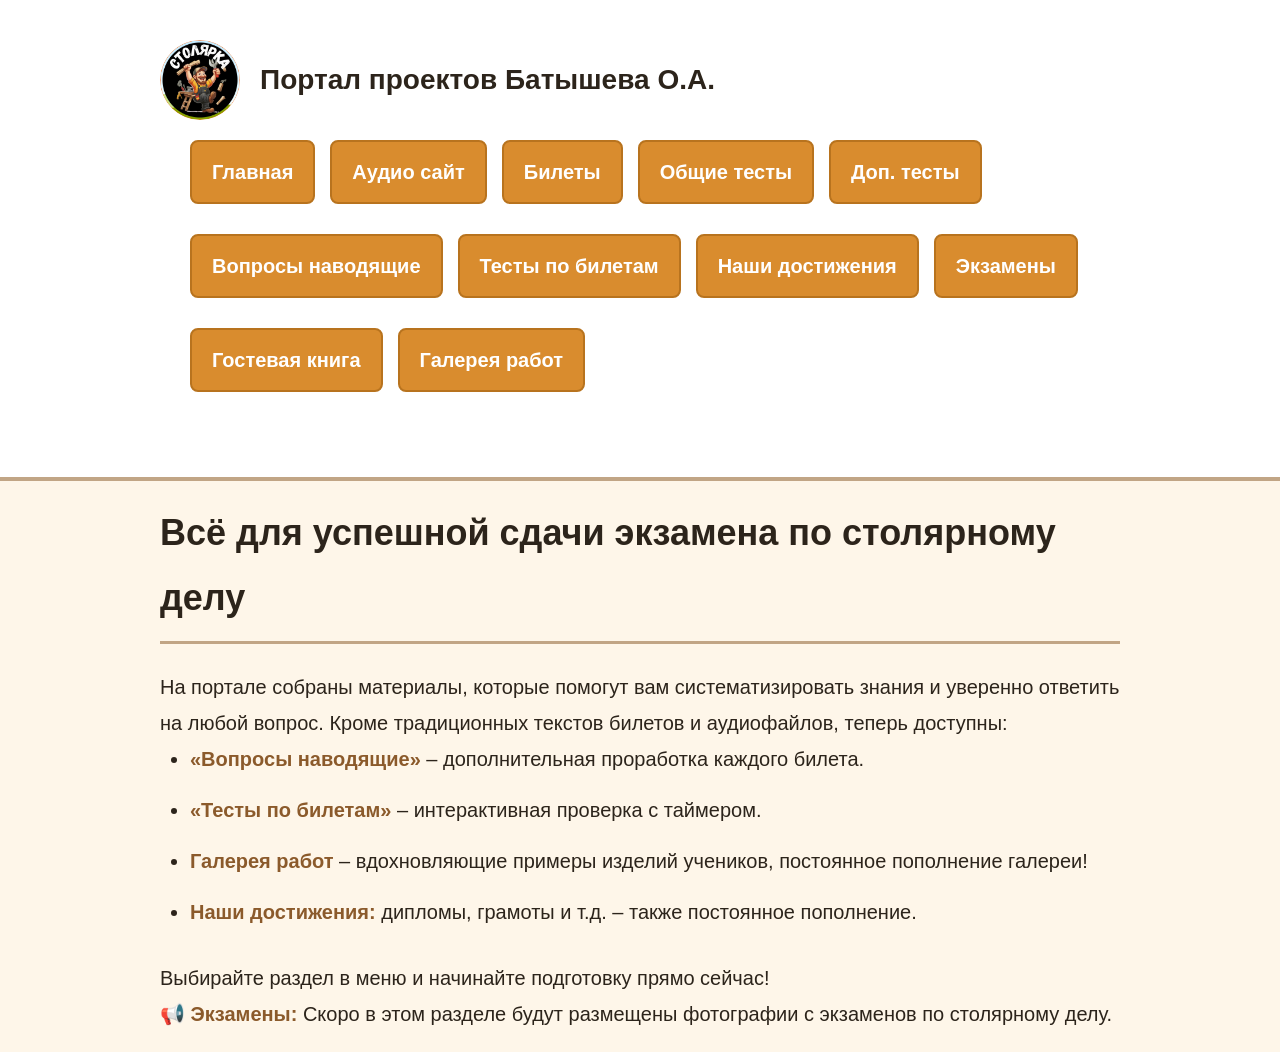
==== commit c1ecffce: "Update index.html" ====
--- a/index.html
+++ b/index.html
@@ -4,7 +4,8 @@
     <meta charset="UTF-8">
     <meta name="viewport" content="width=device-width, initial-scale=1.0">
     <title>Портал проектов Батышева О.А.</title>
-    <link rel="stylesheet" href="style.css">
+    <!-- Добавлен ?v=2 для принудительного обновления стилей в браузере -->
+    <link rel="stylesheet" href="style.css?v=2">
     <link rel="icon" href="favicon.ico" type="image/x-icon">
 </head>
 <body class="home-page">
@@ -24,7 +25,7 @@
                     <li><a href="extest/voprosy-biletov.html">Вопросы наводящие</a></li>
                     <li><a href="extest/testy-po-biletam.html">Тесты по билетам</a></li>
                     <li><a href="achievements.html">Наши достижения</a></li>
-                    <li><a href="exams.html">Экзамены</a></li>               <!-- НОВЫЙ ПУНКТ -->
+                    <li><a href="exams.html">Экзамены</a></li>
                     <li><a href="guestbook.html">Гостевая книга</a></li>
                     <li><a href="wood-gallery/">Галерея работ</a></li>
                 </ul>
@@ -39,69 +40,13 @@
             <ul>
                 <li><strong>«Вопросы наводящие»</strong> – дополнительная проработка каждого билета.</li>
                 <li><strong>«Тесты по билетам»</strong> – интерактивная проверка с таймером.</li>
-                <li><strong>Галерея работ</strong> – вдохновляющие примеры изделий учеников, постоянное пополнение галереи!.</li>
-                 <li><strong>Наши достижения:</strong> дипломы, гарамоты и т.д - так же постоянное пополнение.</li>
+                <li><strong>Галерея работ</strong> – вдохновляющие примеры изделий учеников, постоянное пополнение галереи!</li>
+                <li><strong>Наши достижения:</strong> дипломы, грамоты и т.д. – также постоянное пополнение.</li>
             </ul>
             <p>Выбирайте раздел в меню и начинайте подготовку прямо сейчас!</p>
-            <li><strong>Экзамены:</strong> Скоро в этом разделе будут размещены фотографии с экзаменов по столярному делу</li>
+            
+            <!-- Исправлено: был одинокий тег <li> вне списка, теперь это аккуратный блок-объявление -->
+            <p class="announcement"><strong>📢 Экзамены:</strong> Скоро в этом разделе будут размещены фотографии с экзаменов по столярному делу.</p>
         </section>
-        <div class="project-grid">
-            <div class="project-card">
-                <h3>Аудио сайт</h3>
-                <p>Проект, посвященный аудио материалам.</p>
-                <a href="audio_site/index.html" class="btn">Перейти к проекту</a>
-            </div>
-            <div class="project-card">
-                <h3>Билеты</h3>
-                <p>Проект, содержащий материалы по билетам.</p>
-                <a href="batyshev-portfolio/index.html" class="btn">Перейти к проекту</a>
-            </div>
-            <div class="project-card">
-                <h3>Общие тесты</h3>
-                <p>Третий сайт из списка.</p>
-                <a href="generaltest/index.html" class="btn">Перейти к проекту</a>
-            </div>
-            <div class="project-card">
-                <h3>Дополнительные тесты</h3>
-                <p>Четвертый сайт из списка.</p>
-                <a href="extest/index.html" class="btn">Перейти к проекту</a>
-            </div>
-            <div class="project-card">
-                <h3>Вопросы наводящие</h3>
-                <p>Список вопросов для самопроверки к каждому билету.</p>
-                <a href="extest/voprosy-biletov.html" class="btn">Перейти к вопросам</a>
-            </div>
-            <div class="project-card">
-                <h3>Тесты по билетам</h3>
-                <p>Проверка знаний по всем 15 билетам с таймером и подсчетом результатов.</p>
-                <a href="extest/testy-po-biletam.html" class="btn">Перейти к тестам</a>
-            </div>
-            <div class="project-card">
-                <h3>Галерея работ</h3>
-                <p>Фотографии столярных изделий учеников школы.</p>
-                <a href="wood-gallery/" class="btn">Перейти в галерею</a>
-            </div>
-            <div class="project-card">
-                <h3>Наши достижения</h3>
-                <p>Дипломы, сертификаты, грамоты учеников и педагога.</p>
-                <a href="achievements.html" class="btn">Перейти к достижениям</a>
-            </div>
-            <!-- НОВАЯ КАРТОЧКА ПРОЕКТА "ЭКЗАМЕНЫ" -->
-            <div class="project-card">
-                <h3>Экзамены</h3>
-                <p>Фотографии с экзаменов по столярному делу.</p>
-                <a href="exams.html" class="btn">Перейти к разделу</a>
-            </div>
-        </div>
-    </main>
 
-    <footer>
-        <div class="container">
-            <p>&copy; <span id="currentYear"></span> Батышев О.А. Все права защищены.</p>
-            <p>Посещений: <img src="https://visitor-badge.laobi.icu/badge?page_id=batyshevoa-portal" alt="счётчик"></p>
-        </div>
-    </footer>
-
-    <script src="script.js"></script>
-</body>
-</html>
+        <div class
--- a/style.css
+++ b/style.css
@@ -1,424 +1,197 @@
-/* ========== ОБЩИЕ СТИЛИ ========== */
+/* ========== БАЗОВЫЕ НАСТРОЙКИ И ШРИФТЫ ========== */
 * {
     margin: 0;
     padding: 0;
     box-sizing: border-box;
 }
 
-html {
-    scroll-behavior: smooth;
+body {
+    /* Verdana — шрифт с широкими буквами, идеален для чтения */
+    font-family: 'Verdana', 'Segoe UI', sans-serif; 
+    background-color: #FEF6E9; /* Спокойный кремовый фон без картинок */
+    color: #2c241b; /* Очень темный коричневый для максимального контраста */
+    font-size: 20px; /* Увеличенный базовый размер шрифта */
+    line-height: 1.8; /* Большой межстрочный интервал */
 }
 
-body {
-    font-family: 'Segoe UI', Tahoma, Geneva, Verdana, sans-serif;
-    background-color: #FEF6E9;
-    color: #4A3B2A;
-    line-height: 1.6;
-    position: relative;
-    min-height: 100vh;
+/* ОТКЛЮЧАЕМ СТАРЫЕ ФОНОВЫЕ КАРТИНКИ, ЧТОБЫ ОНИ НЕ МЕШАЛИ */
+body::before, 
+body.home-page::before, 
+body.achievements-page::before, 
+body.gallery-page::before, 
+body.bilety-page::before {
+    display: none !important;
 }
 
 .container {
-    max-width: 1200px;
+    max-width: 1000px; /* Немного сузили для удобства чтения */
     margin: 0 auto;
-    padding: 0 1rem;
-    position: relative;
-    z-index: 10; /* Контент выше фона */
+    padding: 20px;
 }
 
-/* ========== ФОН - ИСПРАВЛЕНО ========== */
-body::before {
-    content: '';
-    position: fixed;
-    top: 0;
-    left: 0;
-    width: 100%;
-    height: 100%;
-    background-size: cover;
-    background-position: center;
-    opacity: 0.3; /* Меньше прозрачность */
-    z-index: 1; /* Фон ПОЗАДИ всего */
-    pointer-events: none;
-}
-
-body.home-page::before { 
-    background-image: url('assets/backgrounds/main-bg.jpg'); 
-}
-
-@media (max-width: 768px) {
-    body.home-page::before { 
-        background-image: url('assets/backgrounds/main-bg-mobile.jpg'); 
-    }
-}
-
-/* ========== ШАПКА - ИСПРАВЛЕНО ========== */
+/* ========== ШАПКА И МЕНЮ-КНОПКИ ========== */
 header {
-    background-color: rgba(254, 246, 233, 0.98); /* Почти непрозрачный */
-    border-bottom: 3px solid #C1A585;
-    padding: 0.75rem 1rem;
+    background-color: #ffffff;
+    border-bottom: 4px solid #C1A585;
+    padding: 20px 0;
     position: sticky;
     top: 0;
-    z-index: 1000; /* Выше всего */
-    box-shadow: 0 2px 10px rgba(74, 59, 42, 0.1);
-    position: relative;
-}
-
-.header-container {
-    display: flex;
-    align-items: center;
-    justify-content: space-between;
+    z-index: 100;
 }
 
 .header-brand {
     display: flex;
     align-items: center;
-    gap: 1rem;
+    gap: 20px;
+    margin-bottom: 20px;
 }
 
 .logo {
-    max-width: 50px;
+    max-width: 80px; /* Логотип чуть крупнее */
     height: auto;
     border-radius: 50%;
-    object-fit: contain;
 }
 
 .header-brand h1 {
-    font-size: 1.25rem;
-    margin: 0;
-    white-space: nowrap;
-    color: #4A3B2A;
+    font-size: 1.4em;
+    color: #2c241b;
 }
 
-/* Меню */
-.menu-toggle {
-    display: none;
-    flex-direction: column;
-    justify-content: space-between;
-    width: 30px;
-    height: 21px;
-    background: transparent;
-    border: none;
-    cursor: pointer;
-    padding: 0;
-    z-index: 1001;
+/* Превращаем ссылки меню в крупные кнопки */
+.main-menu {
+    list-style: none;
+    display: flex;
+    flex-wrap: wrap;
+    gap: 15px;
 }
 
-.menu-toggle span {
-    display: block;
-    width: 100%;
-    height: 3px;
-    background-color: #4A3B2A;
-    border-radius: 2px;
-    transition: all 0.3s ease;
+.main-menu li a {
+    display: inline-block;
+    text-decoration: none;
+    color: #ffffff;
+    background-color: #D98C2E; /* Оранжевый цвет кнопок */
+    padding: 12px 20px;
+    border-radius: 8px;
+    font-weight: bold;
+    font-size: 1em;
+    transition: background-color 0.2s;
+    border: 2px solid #b8731e; /* Рамка для четкости */
 }
 
-.main-menu {
-    display: flex;
-    list-style: none;
-    gap: 1.5rem;
-    margin: 0;
-    padding: 0;
-    align-items: center;
+.main-menu li a:hover, 
+.main-menu li a.active {
+    background-color: #b8731e;
 }
 
-.main-menu > li > a, 
-.group-title {
-    text-decoration: none;
-    color: #4A3B2A;
-    font-weight: 600;
-    padding: 0.5rem;
-    transition: color 0.2s, background-color 0.2s;
-    border-radius: 4px;
-    cursor: pointer;
+/* ========== ОСНОВНОЙ КОНТЕНТ ========== */
+main {
+    margin-top: 30px;
 }
 
-.main-menu > li > a:hover, 
-.main-menu > li > a.active, 
-.group-title:hover {
-    color: #D98C2E;
-    background-color: rgba(217, 140, 46, 0.1);
+h2 {
+    font-size: 1.8em;
+    margin-bottom: 25px;
+    color: #2c241b;
+    border-bottom: 3px solid #C1A585;
+    padding-bottom: 10px;
 }
 
-/* Выпадающее меню */
-.menu-group {
-    position: relative;
+ul {
+    margin-left: 30px;
+    margin-bottom: 30px;
 }
 
-.group-title::after {
-    content: '▼';
-    font-size: 0.6em;
-    margin-left: 0.3rem;
-    transition: transform 0.2s;
+li {
+    margin-bottom: 15px;
 }
 
-.menu-group:hover .group-title::after {
-    transform: rotate(180deg);
+strong {
+    color: #8b5a2b; /* Выделяем важные слова цветом, но не кричащим красным */
 }
 
-.sub-menu {
-    position: absolute;
-    top: 100%;
-    left: 0;
-    background-color: rgba(254, 246, 233, 0.98);
-    border: 1px solid #C1A585;
-    border-radius: 6px;
-    box-shadow: 0 4px 12px rgba(74, 59, 42, 0.15);
-    list-style: none;
-    padding: 0.5rem 0;
-    min-width: 220px;
-    opacity: 0;
-    visibility: hidden;
-    transform: translateY(10px);
-    transition: all 0.2s ease;
-    z-index: 1000;
-}
-
-.menu-group:hover .sub-menu {
-    opacity: 1;
-    visibility: visible;
-    transform: translateY(0);
-}
-
-.sub-menu li a {
-    display: block;
-    padding: 0.6rem 1rem;
-    font-weight: 400;
-    font-size: 0.95rem;
-    color: #4A3B2A;
-    text-decoration: none;
-}
-
-.sub-menu li a:hover {
-    background-color: #F0E6D2;
-    color: #D98C2E;
-}
-
-/* ========== ГЛАВНЫЙ КОНТЕНТ - КРИТИЧЕСКИ ВАЖНО ========== */
-main {
-    background-color: rgba(254, 246, 233, 0.95); /* Явный фон */
-    padding: 2rem 1rem;
-    margin: 2rem auto;
-    border-radius: 12px;
-    box-shadow: 0 4px 20px rgba(74, 59, 42, 0.1);
-    position: relative;
-    z-index: 10; /* Выше фона */
-    max-width: 1200px;
-}
-
-main section {
-    background-color: rgba(255, 255, 255, 0.9); /* Белый фон секций */
-    padding: 2rem;
-    border-radius: 12px;
-    margin-bottom: 2rem;
-    position: relative;
-    z-index: 10;
-}
-
-/* Карточки проектов */
+/* ========== КАРТОЧКИ ПРОЕКТОВ ========== */
 .project-grid {
     display: grid;
-    grid-template-columns: repeat(auto-fill, minmax(280px, 1fr));
-    gap: 1.5rem;
-    margin: 2rem 0;
+    grid-template-columns: repeat(auto-fit, minmax(300px, 1fr));
+    gap: 25px;
+    margin-top: 30px;
 }
 
 .project-card {
-    background: #ffffff; /* Явный белый фон */
+    background: #ffffff;
+    border: 3px solid #C1A585;
     border-radius: 12px;
-    padding: 1.5rem;
-    box-shadow: 0 4px 12px rgba(0,0,0,0.05);
-    border: 1px solid #C1A585;
+    padding: 30px;
     text-align: center;
-    transition: transform 0.2s ease, box-shadow 0.2s ease;
-    position: relative;
-    z-index: 10;
-}
-
-.project-card:hover {
-    transform: translateY(-4px);
-    box-shadow: 0 8px 20px rgba(0,0,0,0.1);
+    box-shadow: 0 4px 10px rgba(0,0,0,0.05);
 }
 
 .project-card h3 {
-    margin-bottom: 0.75rem;
-    color: #4A3B2A;
+    font-size: 1.4em;
+    margin-bottom: 15px;
+    color: #2c241b;
 }
 
 .project-card p {
-    margin-bottom: 1.25rem;
+    font-size: 1.1em;
+    margin-bottom: 25px;
+    color: #4a3b2a;
+}
+
+/* Кнопки внутри карточек — крупные и удобные для пальца */
+.btn {
+    display: inline-flex;
+    align-items: center;
+    justify-content: center;
+    background-color: #2c241b;
+    color: #ffffff;
+    text-decoration: none;
+    padding: 15px 30px;
+    border-radius: 8px;
+    font-size: 1.1em;
+    font-weight: bold;
+    min-height: 50px; /* Стандартный размер для удобного нажатия на телефоне */
+    width: 100%; /* Кнопка на всю ширину карточки */
+    transition: background-color 0.2s;
+}
+
+.btn:hover {
+    background-color: #D98C2E;
+}
+
+/* ========== ПОДВАЛ ========== */
+footer {
+    margin-top: 50px;
+    padding: 30px 0;
+    text-align: center;
+    border-top: 2px solid #C1A585;
+    font-size: 0.9em;
     color: #5a4a3a;
 }
 
-.btn {
-    display: inline-block;
-    background-color: #D98C2E;
-    color: #fff;
-    text-decoration: none;
-    padding: 0.6rem 1.2rem;
-    border-radius: 30px;
-    transition: background-color 0.2s, transform 0.1s;
-}
-
-.btn:hover {
-    background-color: #b8731e;
-    transform: scale(1.03);
-}
-
-/* Текст на главной */
-#home h2 {
-    color: #000000;
-    margin-bottom: 1rem;
-}
-
-#home p, #home li, #home .announcement {
-    color: #000000;
-    margin-bottom: 0.5rem;
-}
-
-#home .announcement {
-    margin-top: 1.5rem;
-    padding: 1rem;
-    background-color: rgba(217, 140, 46, 0.1);
-    border-left: 4px solid #D98C2E;
-    border-radius: 4px;
-}
-
-/* Подвал */
-footer {
-    background-color: rgba(254, 246, 233, 0.98);
-    border-top: 1px solid #C1A585;
-    text-align: center;
-    padding: 1.5rem;
-    margin-top: 2rem;
-    color: #5a4a3a;
-    font-size: 0.9rem;
-    position: relative;
-    z-index: 10;
-}
-
-/* Плавающая кнопка */
-.floating-home-btn {
-    position: fixed;
-    top: 20px;
-    left: 20px;
-    background-color: #D98C2E;
-    color: #FEF6E9;
-    padding: 8px 16px;
-    border-radius: 40px;
-    text-decoration: none;
-    font-weight: 600;
-    font-size: 1rem;
-    display: flex;
-    align-items: center;
-    gap: 6px;
-    box-shadow: 0 4px 10px rgba(0, 0, 0, 0.2);
-    transition: background-color 0.2s, transform 0.2s;
-    z-index: 1000;
-}
-
-.floating-home-btn:hover {
-    background-color: #C1A585;
-    transform: scale(1.05);
-}
-
-/* Мобильная адаптация */
-@media (max-width: 900px) {
-    .menu-toggle {
-        display: flex;
-    }
-
-    .main-menu {
-        position: fixed;
-        top: 0;
-        right: -100%;
-        width: 85%;
-        max-width: 320px;
-        height: 100vh;
-        background-color: #FEF6E9;
-        flex-direction: column;
-        align-items: flex-start;
-        padding: 5rem 1.5rem 2rem;
-        gap: 0;
-        transition: right 0.3s ease;
-        box-shadow: -4px 0 15px rgba(0,0,0,0.1);
-        overflow-y: auto;
-        z-index: 999;
-    }
-
-    .main-menu.active {
-        right: 0;
-    }
-
-    .main-menu > li {
-        width: 100%;
-        border-bottom: 1px solid #E8DCC8;
-    }
-
-    .main-menu > li > a, 
-    .group-title {
-        display: block;
-        padding: 1rem 0;
-        font-size: 1.1rem;
-    }
-
-    .group-title::after {
-        margin-left: auto;
-    }
-
-    .sub-menu {
-        position: static;
-        opacity: 1;
-        visibility: visible;
-        transform: none;
-        box-shadow: none;
-        border: none;
-        background-color: #F5EDDF;
-        border-radius: 0;
-        padding-left: 1rem;
-        display: none;
-    }
-
-    .menu-group.open .sub-menu {
-        display: block;
-    }
-
-    .sub-menu li a {
-        padding: 0.8rem 0;
-        font-size: 1rem;
-    }
-
-    .menu-toggle.active span:nth-child(1) {
-        transform: rotate(45deg) translate(5px, 6px);
-    }
-    .menu-toggle.active span:nth-child(2) {
-        opacity: 0;
-    }
-    .menu-toggle.active span:nth-child(3) {
-        transform: rotate(-45deg) translate(5px, -6px);
-    }
-
-    .project-grid {
-        grid-template-columns: 1fr;
+/* ========== АДАПТАЦИЯ ДЛЯ ТЕЛЕФОНОВ ========== */
+@media (max-width: 768px) {
+    body {
+        font-size: 18px; /* Чуть меньше на телефоне, но всё равно крупно */
     }
     
-    .floating-home-btn {
-        top: 10px;
-        left: 10px;
-        padding: 6px 12px;
-        font-size: 0.9rem;
+    .header-brand {
+        flex-direction: column;
+        text-align: center;
     }
     
-    .header-brand h1 {
-        white-space: normal;
-        font-size: 1.1rem;
+    .main-menu {
+        flex-direction: column; /* Кнопки меню выстраиваются в столбик */
+        width: 100%;
     }
     
-    main {
-        padding: 1rem 0.5rem;
-        margin: 1rem 0.5rem;
+    .main-menu li a {
+        width: 100%;
+        text-align: center;
+        padding: 15px;
     }
     
-    section {
-        padding: 1.5rem 1rem;
+    .project-grid {
+        grid-template-columns: 1fr; /* Одна карточка в ряд */
     }
 }
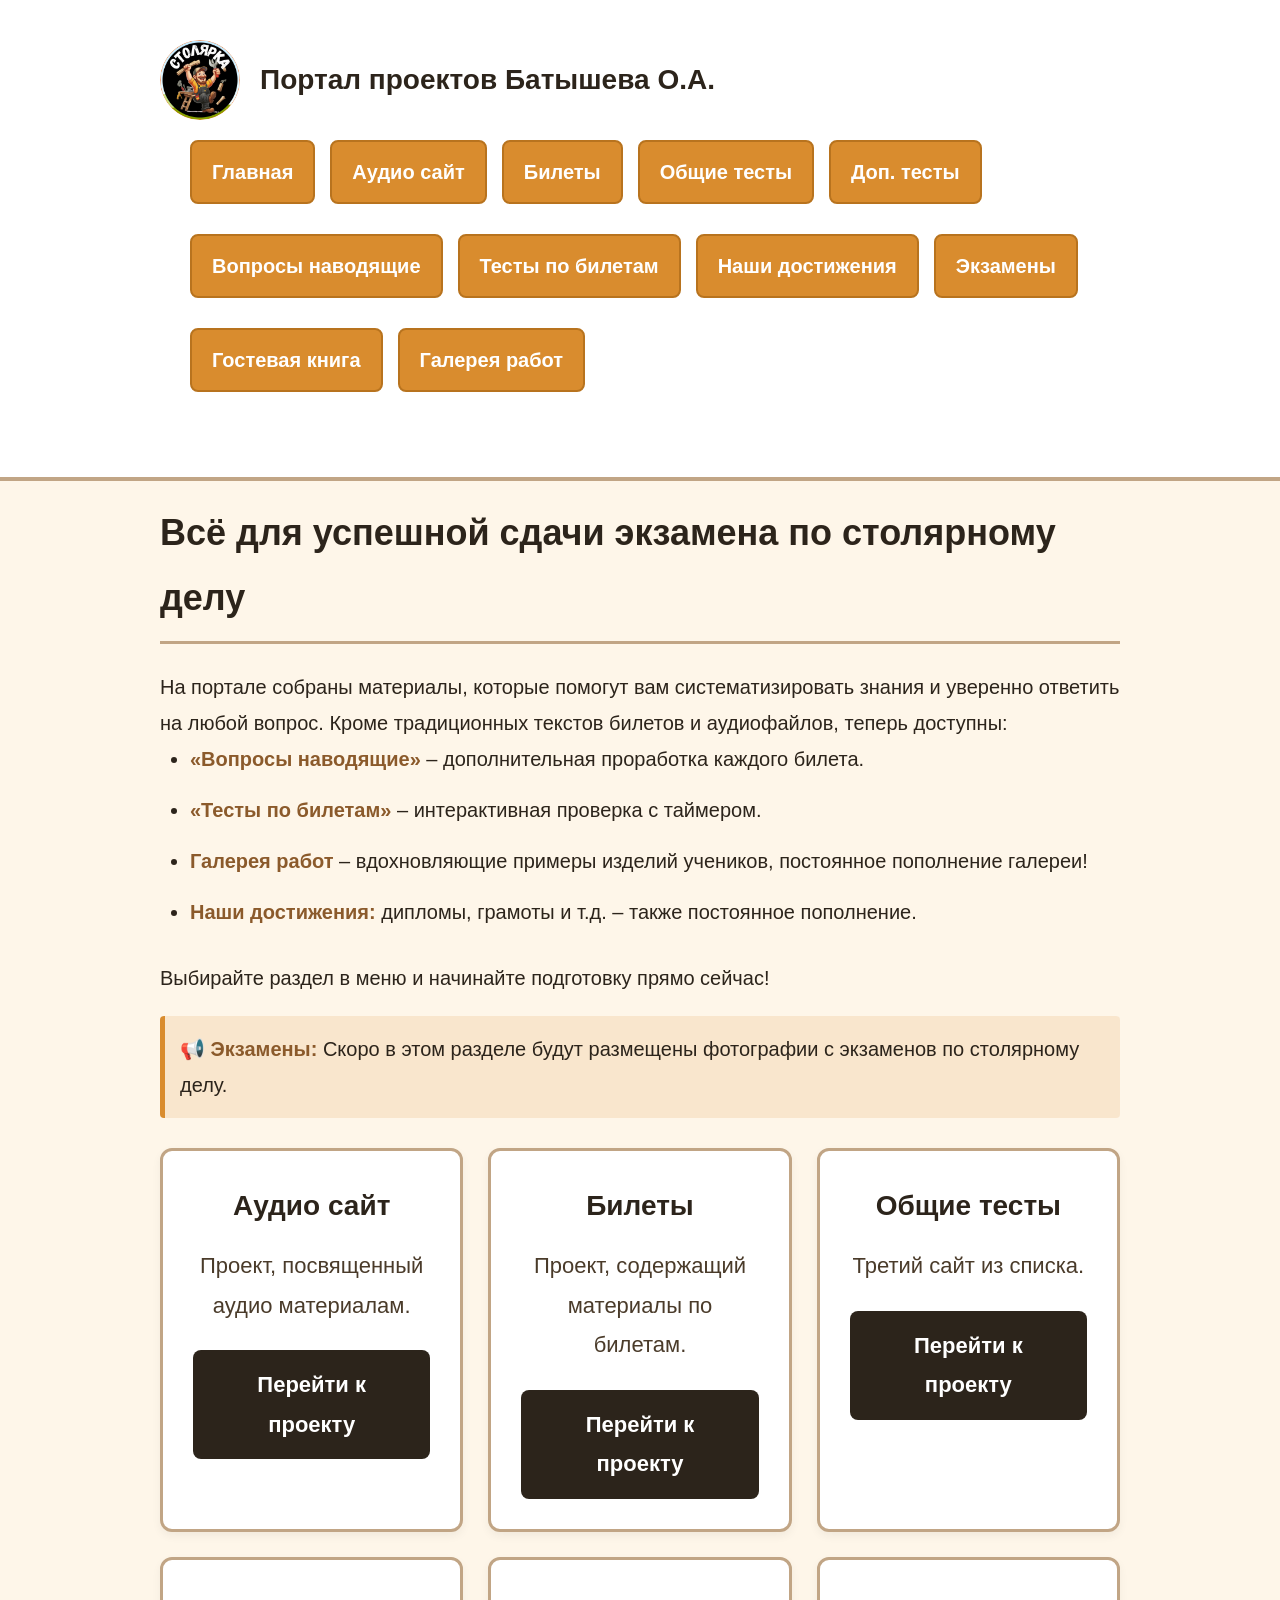
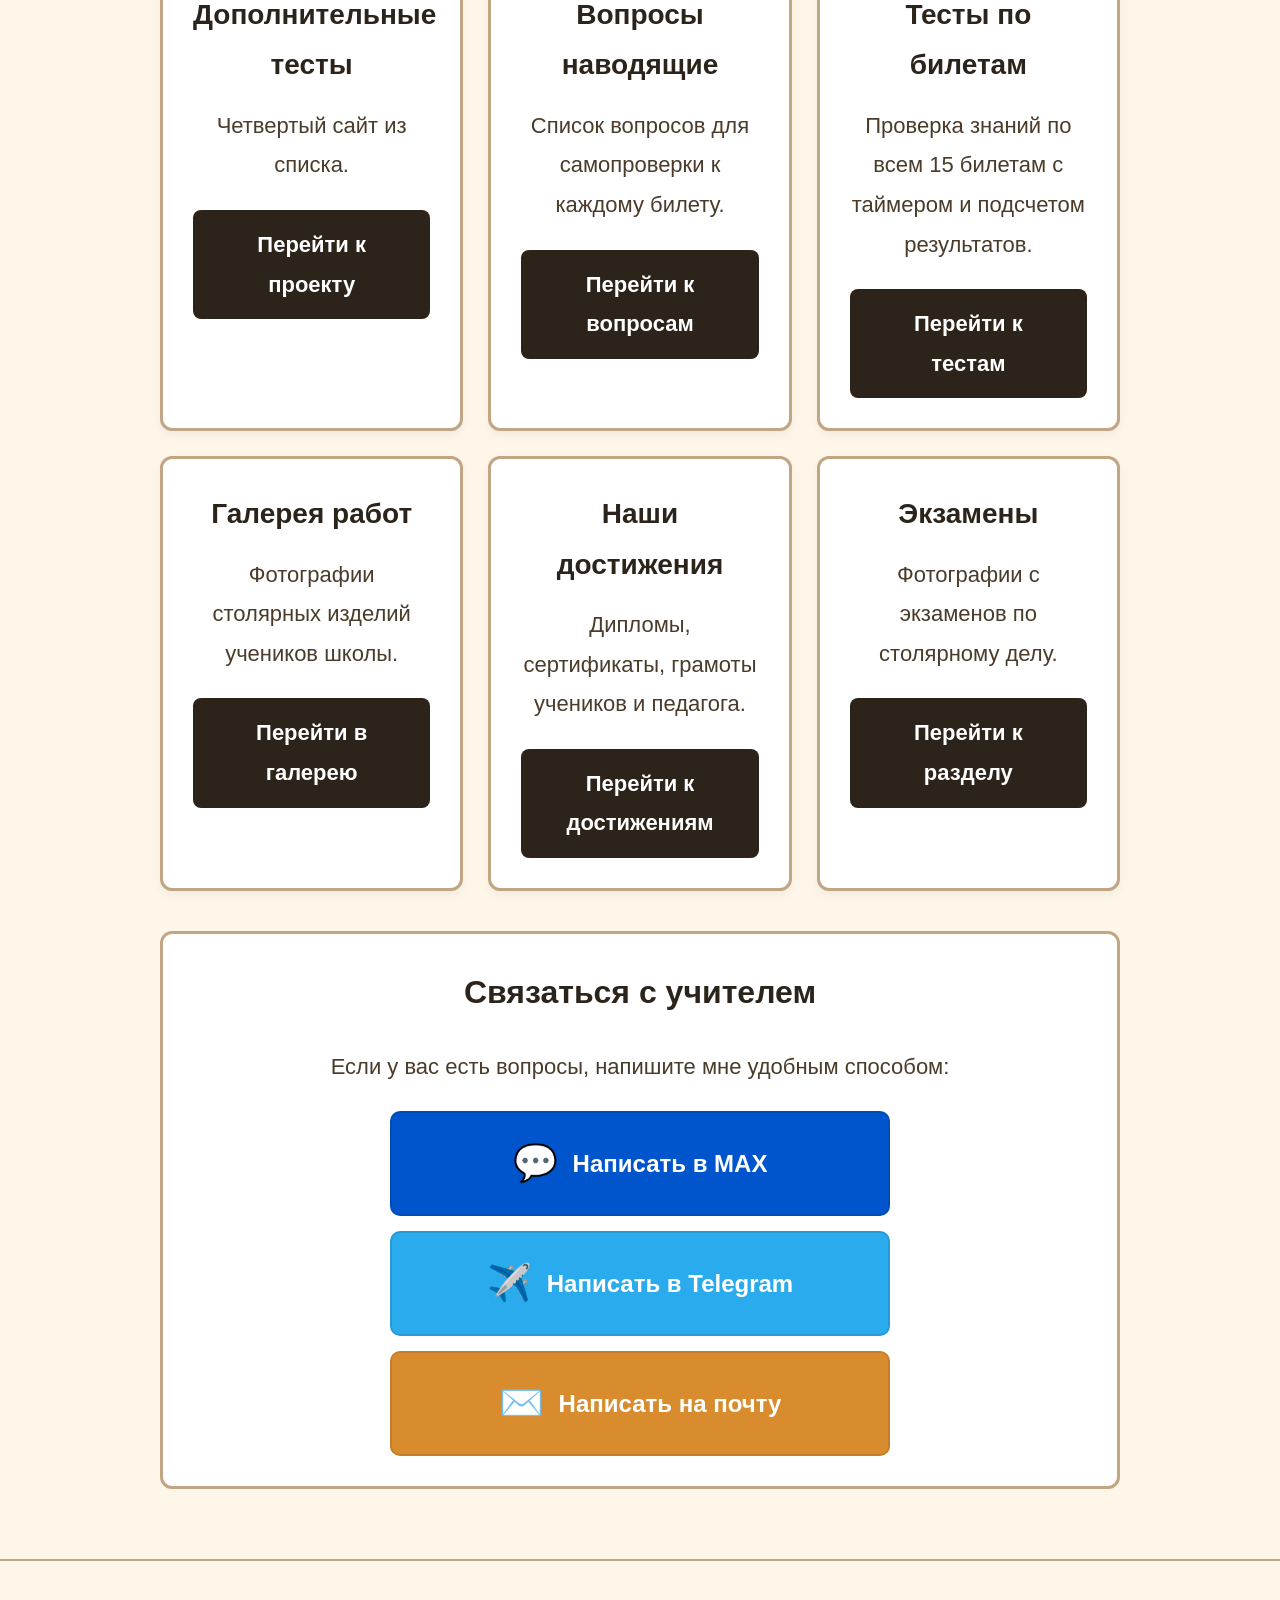
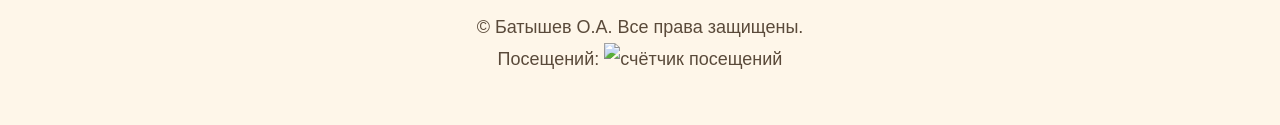
==== commit d5aa12df: "Update index.html" ====
--- a/index.html
+++ b/index.html
@@ -4,7 +4,6 @@
     <meta charset="UTF-8">
     <meta name="viewport" content="width=device-width, initial-scale=1.0">
     <title>Портал проектов Батышева О.А.</title>
-    <!-- Добавлен ?v=2 для принудительного обновления стилей в браузере -->
     <link rel="stylesheet" href="style.css?v=2">
     <link rel="icon" href="favicon.ico" type="image/x-icon">
 </head>
@@ -45,8 +44,88 @@
             </ul>
             <p>Выбирайте раздел в меню и начинайте подготовку прямо сейчас!</p>
             
-            <!-- Исправлено: был одинокий тег <li> вне списка, теперь это аккуратный блок-объявление -->
             <p class="announcement"><strong>📢 Экзамены:</strong> Скоро в этом разделе будут размещены фотографии с экзаменов по столярному делу.</p>
         </section>
 
-        <div class
+        <div class="project-grid">
+            <div class="project-card">
+                <h3>Аудио сайт</h3>
+                <p>Проект, посвященный аудио материалам.</p>
+                <a href="audio_site/index.html" class="btn">Перейти к проекту</a>
+            </div>
+            <div class="project-card">
+                <h3>Билеты</h3>
+                <p>Проект, содержащий материалы по билетам.</p>
+                <a href="batyshev-portfolio/index.html" class="btn">Перейти к проекту</a>
+            </div>
+            <div class="project-card">
+                <h3>Общие тесты</h3>
+                <p>Третий сайт из списка.</p>
+                <a href="generaltest/index.html" class="btn">Перейти к проекту</a>
+            </div>
+            <div class="project-card">
+                <h3>Дополнительные тесты</h3>
+                <p>Четвертый сайт из списка.</p>
+                <a href="extest/index.html" class="btn">Перейти к проекту</a>
+            </div>
+            <div class="project-card">
+                <h3>Вопросы наводящие</h3>
+                <p>Список вопросов для самопроверки к каждому билету.</p>
+                <a href="extest/voprosy-biletov.html" class="btn">Перейти к вопросам</a>
+            </div>
+            <div class="project-card">
+                <h3>Тесты по билетам</h3>
+                <p>Проверка знаний по всем 15 билетам с таймером и подсчетом результатов.</p>
+                <a href="extest/testy-po-biletam.html" class="btn">Перейти к тестам</a>
+            </div>
+            <div class="project-card">
+                <h3>Галерея работ</h3>
+                <p>Фотографии столярных изделий учеников школы.</p>
+                <a href="wood-gallery/" class="btn">Перейти в галерею</a>
+            </div>
+            <div class="project-card">
+                <h3>Наши достижения</h3>
+                <p>Дипломы, сертификаты, грамоты учеников и педагога.</p>
+                <a href="achievements.html" class="btn">Перейти к достижениям</a>
+            </div>
+            <div class="project-card">
+                <h3>Экзамены</h3>
+                <p>Фотографии с экзаменов по столярному делу.</p>
+                <a href="exams.html" class="btn">Перейти к разделу</a>
+            </div>
+        </div>
+
+        <!-- БЛОК ОБРАТНОЙ СВЯЗИ -->
+        <section class="contact-section">
+            <h2>Связаться с учителем</h2>
+            <p>Если у вас есть вопросы, напишите мне удобным способом:</p>
+            
+            <div class="contact-grid">
+                <a href="https://max.ru/u/f9LHodD0cOJ1I9wxHwzeBLR9Zeq34fCgxnmbgrk165DE0pu2Of3LfvHxYeU" class="contact-btn btn-max" target="_blank" rel="noopener">
+                    <span class="icon">💬</span>
+                    <span class="text">Написать в MAX</span>
+                </a>
+                
+                <a href="https://t.me/LENSK" class="contact-btn btn-tg" target="_blank" rel="noopener">
+                    <span class="icon">✈️</span>
+                    <span class="text">Написать в Telegram</span>
+                </a>
+                
+                <a href="mailto:axli2006@yandex.ru" class="contact-btn btn-email">
+                    <span class="icon">✉️</span>
+                    <span class="text">Написать на почту</span>
+                </a>
+            </div>
+        </section>
+    </main>
+
+    <footer>
+        <div class="container">
+            <p>&copy; <span id="currentYear"></span> Батышев О.А. Все права защищены.</p>
+            <p>Посещений: <img src="https://visitor-badge.laobi.icu/badge?page_id=batyshevoa-portal" alt="счётчик посещений"></p>
+        </div>
+    </footer>
+
+    <script src="script.js"></script>
+</body>
+</html>
--- a/style.css
+++ b/style.css
@@ -29,7 +29,7 @@
     padding: 20px;
 }
 
-/* ========== ШАПКА И МЕНЮ-КНОПКИ ========== */
+/* ========== ШАПКА И МЕНЮ ========== */
 header {
     background-color: #ffffff;
     border-bottom: 4px solid #C1A585;
@@ -57,11 +57,11 @@
     color: #2c241b;
 }
 
-/* Превращаем ссылки меню в крупные кнопки */
+/* --- НАСТРОЙКИ МЕНЮ ДЛЯ КОМПЬЮТЕРА --- */
 .main-menu {
     list-style: none;
     display: flex;
-    flex-wrap: wrap;
+    flex-wrap: wrap; /* На ПК кнопки переносятся на новую строку, если не влезают */
     gap: 15px;
 }
 
@@ -107,6 +107,16 @@
 
 strong {
     color: #8b5a2b; /* Выделяем важные слова цветом, но не кричащим красным */
+}
+
+/* Специальный стиль для блока-объявления про экзамены */
+.announcement {
+    margin-top: 20px;
+    padding: 15px;
+    background-color: rgba(217, 140, 46, 0.15);
+    border-left: 5px solid #D98C2E;
+    border-radius: 4px;
+    color: #2c241b;
 }
 
 /* ========== КАРТОЧКИ ПРОЕКТОВ ========== */
@@ -159,6 +169,66 @@
     background-color: #D98C2E;
 }
 
+/* ========== БЛОК ОБРАТНОЙ СВЯЗИ ========== */
+.contact-section {
+    background-color: #ffffff;
+    border: 3px solid #C1A585;
+    border-radius: 12px;
+    padding: 30px;
+    margin-top: 40px;
+    text-align: center;
+}
+
+.contact-section h2 {
+    font-size: 1.6em;
+    margin-bottom: 15px;
+    color: #2c241b;
+    border-bottom: none; /* Убираем линию под заголовком здесь, чтобы было чище */
+}
+
+.contact-section p {
+    font-size: 1.1em;
+    margin-bottom: 25px;
+    color: #4a3b2a;
+}
+
+.contact-grid {
+    display: flex;
+    flex-direction: column;
+    gap: 15px;
+    max-width: 500px;
+    margin: 0 auto;
+}
+
+.contact-btn {
+    display: flex;
+    align-items: center;
+    justify-content: center;
+    gap: 15px;
+    text-decoration: none;
+    color: #ffffff;
+    padding: 18px 20px;
+    border-radius: 10px;
+    font-size: 1.2em;
+    font-weight: bold;
+    transition: transform 0.2s, opacity 0.2s;
+    border: 2px solid rgba(0,0,0,0.1);
+}
+
+.contact-btn:hover {
+    transform: scale(1.02);
+    opacity: 0.9;
+}
+
+.contact-btn .icon {
+    font-size: 1.5em;
+}
+
+/* Индивидуальные цвета кнопок (высокий контраст) */
+.btn-max { background-color: #0055CC; } /* Насыщенный синий */
+.btn-tg { background-color: #2AABEE; }  /* Голубой Телеграм */
+.btn-email { background-color: #D98C2E; } /* Оранжевый (в цвет сайта) */
+
 /* ========== ПОДВАЛ ========== */
 footer {
     margin-top: 50px;
@@ -180,18 +250,51 @@
         text-align: center;
     }
     
+    /* --- СВАЙП-МЕНЮ ДЛЯ ТЕЛЕФОНА --- */
     .main-menu {
-        flex-direction: column; /* Кнопки меню выстраиваются в столбик */
-        width: 100%;
-    }
-    
+        flex-wrap: nowrap; /* Запрещаем перенос: выстраиваем в одну линию */
+        overflow-x: auto;  /* Включаем горизонтальную прокрутку */
+        -webkit-overflow-scrolling: touch; /* Плавный свайп на iPhone/iPad */
+        scroll-snap-type: x mandatory; /* Магнитное прилипание кнопок */
+        padding-bottom: 10px; /* Место для полоски прокрутки */
+        gap: 12px;
+    }
+
+    .main-menu li {
+        flex-shrink: 0; /* Кнопки не сжимаются */
+        scroll-snap-align: start; /* Кнопка прилипает к левому краю при свайпе */
+    }
+
     .main-menu li a {
-        width: 100%;
+        width: auto; /* Не растягиваем на всю ширину, пусть будут компактными */
         text-align: center;
-        padding: 15px;
+        padding: 12px 20px;
+        white-space: nowrap; /* Текст не переносится */
+    }
+
+    /* Стилизация полоски прокрутки (чтобы было видно, что можно листать) */
+    .main-menu::-webkit-scrollbar {
+        height: 6px;
+    }
+    .main-menu::-webkit-scrollbar-track {
+        background: #f1f1f1;
+        border-radius: 3px;
+    }
+    .main-menu::-webkit-scrollbar-thumb {
+        background: #C1A585;
+        border-radius: 3px;
     }
     
     .project-grid {
         grid-template-columns: 1fr; /* Одна карточка в ряд */
     }
-}
+
+    /* Адаптация блока связи для телефона */
+    .contact-section {
+        padding: 20px;
+    }
+    .contact-btn {
+        padding: 20px; /* Увеличиваем зону нажатия для пальца */
+        font-size: 1.1em;
+    }
+}
